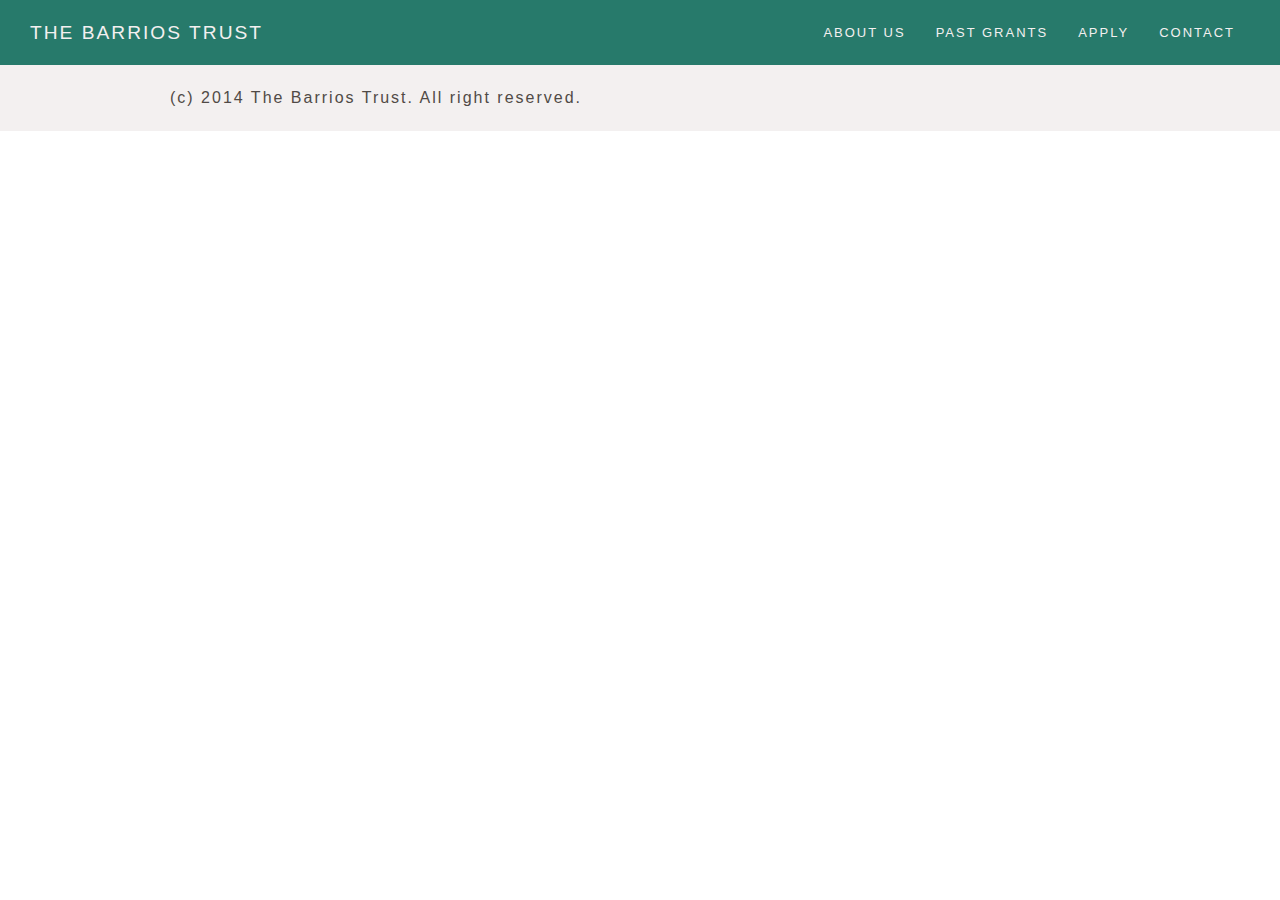
==== about.html @ fff9b5f7 "basic structure and homepage complete" ====
<!DOCTYPE html>
<html>
<head>
<title>The Barrios Trust</title>
<meta charset="utf-8" />

<!-- Set the viewport width to device width for mobile -->
<meta name="viewport" content="width=device-width" />
<!-- Included CSS Files, use foundation.css if you do not want minified code -->
<link rel="stylesheet" href="./stylesheets/foundation.css">
<link rel="stylesheet" href="./stylesheets/normalize.css">
<link rel="stylesheet" href="./stylesheets/application.css">
<!-- Custom Modernizr for Foundation -->
<script src="./javascripts/vendor/modernizr.js"></script>

</head>
<body>
<div ng-view class="view-frame">
  <div class="off-canvas-wrap">
    <div class="inner-wrap">

      <aside class="left-off-canvas-menu">

        <ul class="off-canvas-list">
          <li><a href="index.html">Barrios Trust</a></li>
          <li><a href="about.html">About Us</a></li>
          <li><a href="past-grants.html">Past Grants</a></li>
          <li><a href="apply.html">Apply</a></li>
          <li><a href="contact.html">Contact</a></li>
        </ul>
      </aside>
      <nav class="tab-bar show-for-small" id="small-top-bar">
        <a class="left-off-canvas-toggle menu-icon" href="#">
          <span>BARRIOS</span>
        </a>
      </nav>
      <nav id="top-nav" class="top-bar hide-for-small dark-turqouise" data-topbar>
        <ul class="title-area">   
              <a href="index.html"><h3 class="name" id="org-name">The Barrios Trust</h3></a>
            </li>
        </ul>
        <section class="top-bar-section big-nav-tabs">
          <ul class="right right-nav" id="top-bar-ul">
            <li><a href="about.html">About Us</a></li>
            <li><a href="past-grants.html">Past Grants</a></li>
            <li><a href="apply.html">Apply</a></li>
            <li><a href="contact.html">Contact</a></li>
          </ul>
        </section>
      </nav>

      <footer>
        <div>
          <div class="row centered-text">
            <p> (c) 2014 The Barrios Trust. All right reserved.<!-- See our <a href="#">terms of use.</a>--></p>
          </div>
        </div>
      </footer>
    </div>
  </div>
</div>
<!-- Latest version of jQuery -->
<script src="./javascripts/jquery.js"></script>
<!-- Included JS Files (Minified) -->
<script src="./javascripts/foundation.min.js"></script>
<script type="./javascripts/foundation/foundation.offcanvas.js"></script>
</body>
</html>
---- stylesheets/application.css ----
h3, h4, p, a{
  font-weight: lighter;
  letter-spacing: 2px;
}

#top-nav {
  height: 65px;
}

#top-nav ul{
  padding: 10px 30px 0px 0px;
  
}

#org-name{
  font-size: 1.2rem;
}

#top-bar-ul, #top-bar-ul li a{
  background-color: #277A6B;
  font-weight: lighter;
  letter-spacing: 2px;
}

#top-nav ul li{
  background-color: none;
}

#top-nav ul li a{
  text-transform: uppercase;
  color: #F3F0F0;
  padding-bottom: 6px;
}

#top-nav ul li a:hover{
  border-bottom: 5px white solid;
}

#top-nav ul h3{
  text-transform: uppercase;
  padding: 10px 0px 0px 30px;
  text-align: baseline;
  color: #F3F0F0;
}

#top-nav ul h3 a{
  color: #F3F0F0;
  
}

.example-orbit img {
  width: 100%;
  height: auto;
}

.example-orbit li div h3{
  font-weight: lighter;
  letter-spacing: 2px;
}

.orbit-bullets-container{
  margin-top: -3em;
}

.orbit-container{
  height: auto;
}

.orbit-caption h3{
  padding: .8em 0em .8em 1.5em;
  font-weight: 300;
  color: #F3F0F0;
}

.feature-section{
  margin-top: -1em;
}

.margin-top-20px{
  margin-top: 20px;
}
.dark-turqouise{
  background-color: #277A6B;
  color: #F3F0F0;
}

.dark-turqouise p{
  font-weight: thin;
}

.padded-section{
  padding: 4em 0em;
}

footer div{
  background-color: #F3F0F0;
  color: #504A46;
  
}

footer div p{
  margin: 20px 0px 20px 30px;
}
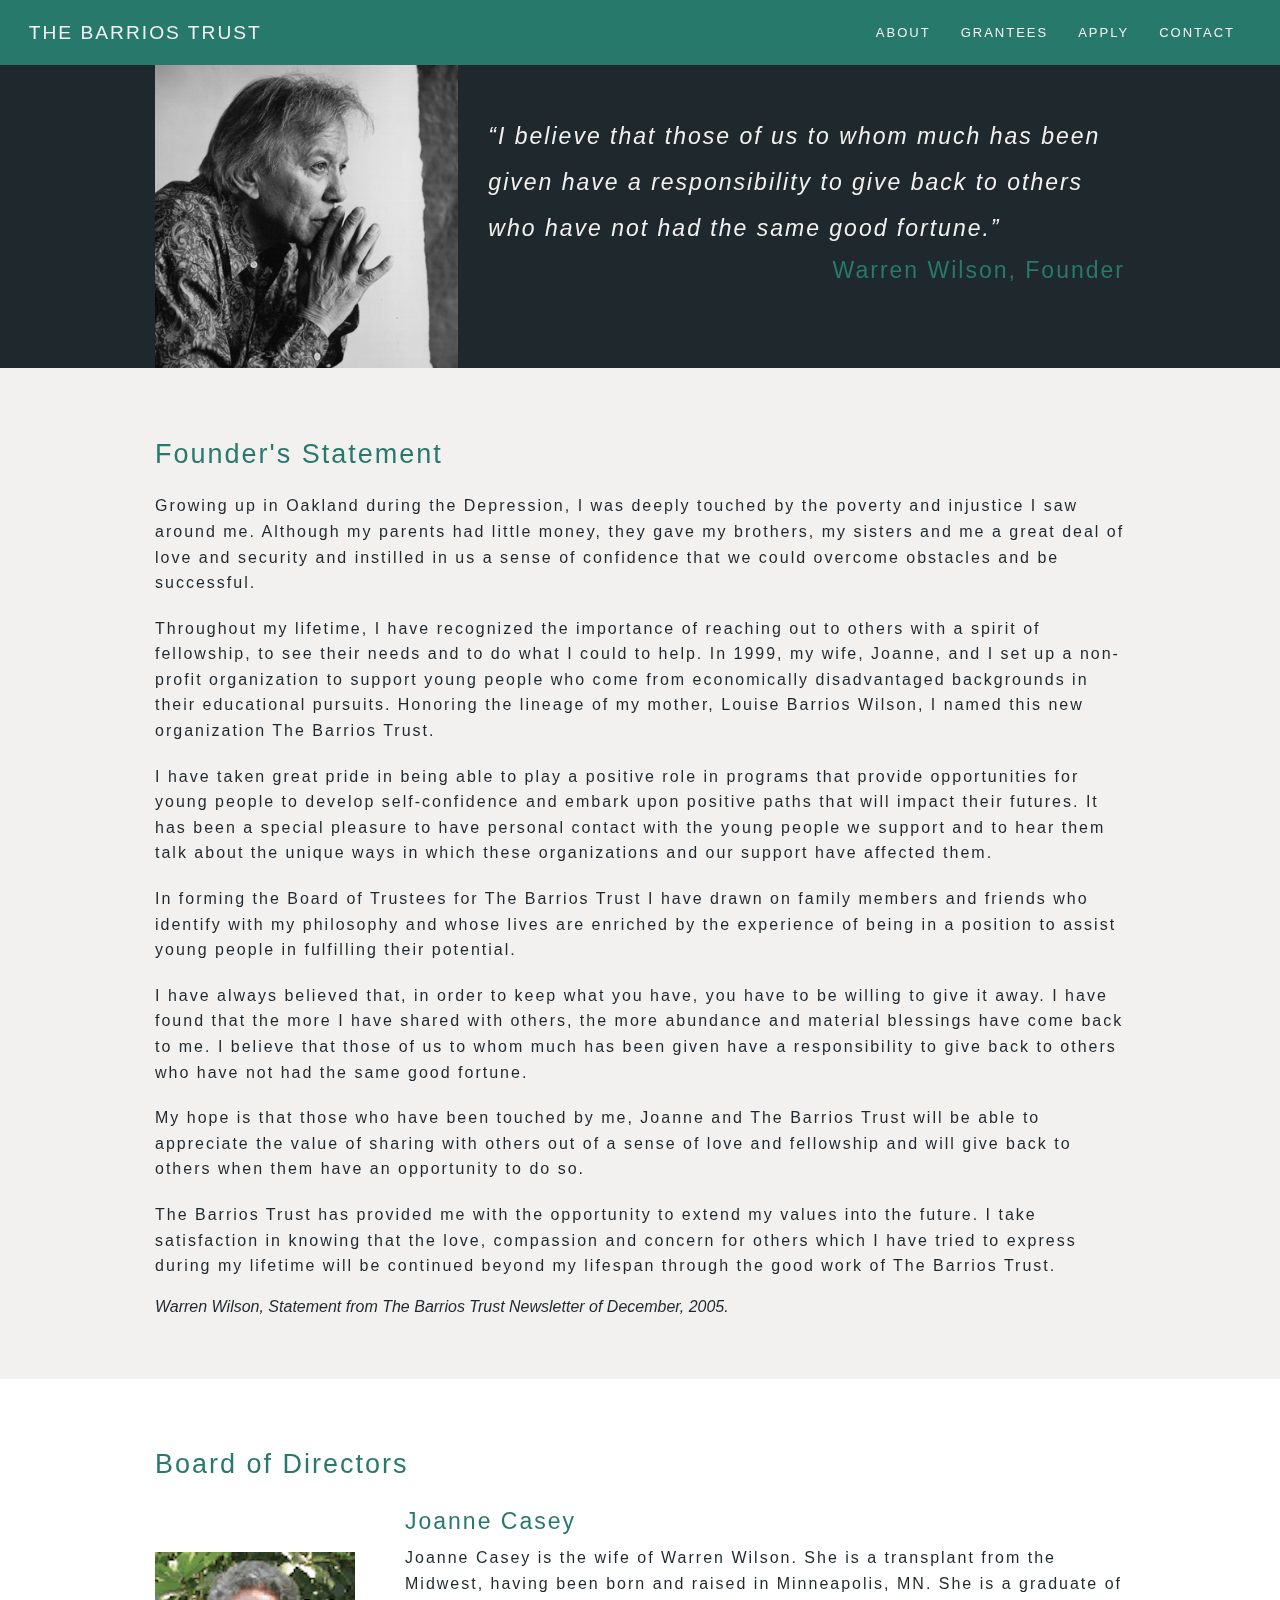
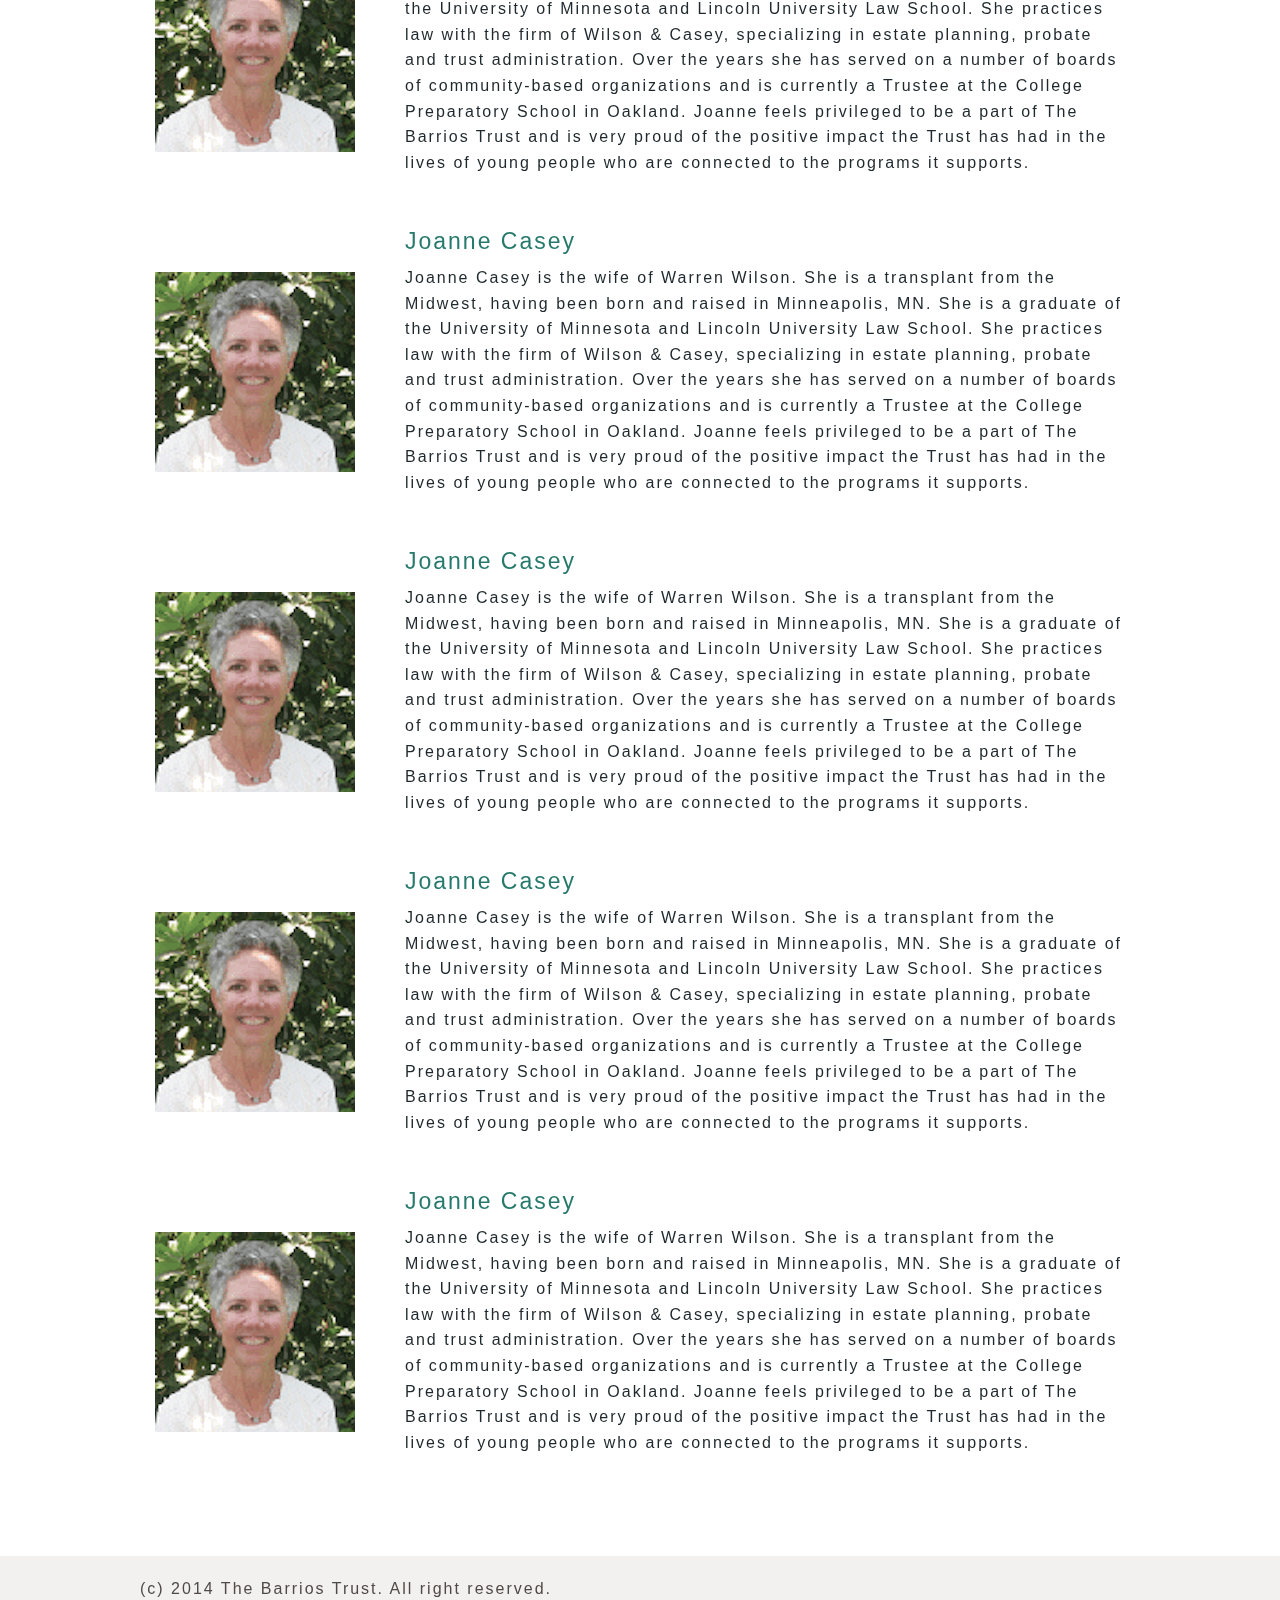
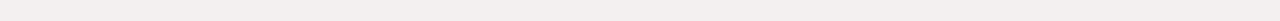
==== commit 744752ab: "about and grantees pages structure set" ====
--- a/about.html
+++ b/about.html
@@ -15,48 +15,140 @@
 
 </head>
 <body>
-<div ng-view class="view-frame">
-  <div class="off-canvas-wrap">
-    <div class="inner-wrap">
+<div class="off-canvas-wrap">
+  <div class="inner-wrap">
+    <aside class="left-off-canvas-menu">
 
-      <aside class="left-off-canvas-menu">
-
-        <ul class="off-canvas-list">
-          <li><a href="index.html">Barrios Trust</a></li>
-          <li><a href="about.html">About Us</a></li>
-          <li><a href="past-grants.html">Past Grants</a></li>
+      <ul class="off-canvas-list">
+        <li><a href="index.html">Barrios Trust</a></li>
+        <li><a href="about.html">About Us</a></li>
+        <li><a href="past-grants.html">Past Grants</a></li>
+        <li><a href="apply.html">Apply</a></li>
+        <li><a href="contact.html">Contact</a></li>
+      </ul>
+    </aside>
+    <nav class="tab-bar show-for-small" id="small-top-bar">
+      <a class="left-off-canvas-toggle menu-icon" href="#">
+        <span>BARRIOS</span>
+      </a>
+    </nav>
+    <nav id="top-nav" class="top-bar hide-for-small dark-turqouise" data-topbar>
+      <ul class="title-area">   
+          <li>
+            <a href="index.html"><h3 class="name" id="org-name">The Barrios Trust</h3></a>
+          </li>
+      </ul>
+      <section class="top-bar-section big-nav-tabs">
+        <ul class="right right-nav" id="top-bar-ul">
+          <li><a href="about.html">About</a></li>
+          <li><a href="past-grants.html">Grantees</a></li>
           <li><a href="apply.html">Apply</a></li>
           <li><a href="contact.html">Contact</a></li>
         </ul>
-      </aside>
-      <nav class="tab-bar show-for-small" id="small-top-bar">
-        <a class="left-off-canvas-toggle menu-icon" href="#">
-          <span>BARRIOS</span>
-        </a>
-      </nav>
-      <nav id="top-nav" class="top-bar hide-for-small dark-turqouise" data-topbar>
-        <ul class="title-area">   
-              <a href="index.html"><h3 class="name" id="org-name">The Barrios Trust</h3></a>
-            </li>
-        </ul>
-        <section class="top-bar-section big-nav-tabs">
-          <ul class="right right-nav" id="top-bar-ul">
-            <li><a href="about.html">About Us</a></li>
-            <li><a href="past-grants.html">Past Grants</a></li>
-            <li><a href="apply.html">Apply</a></li>
-            <li><a href="contact.html">Contact</a></li>
-          </ul>
-        </section>
-      </nav>
+      </section>
+    </nav>
+    <!--<div class="founder-feature">
+      <div>
+        <img src="./images/warren_barrios_trust.gif">
+      </div>
+      <div class='warren-quote'>
+        <h3>“I believe that those of us to whom much has been given have a responsibility to give back to others who have not had the same good fortune.”</h3>
+      </div>
+    </div>-->
+    <div style="background-color: #1F282C">
+      <div class="row" >
+        
+          <div class="medium-6 large-4 columns">
+            <img class="founder-photo" src="./images/warren_barrios_trust.gif">
+          </div>
+          <div class='medium-6 large-8 columns warren-quote'>
+            <h4>“I believe that those of us to whom much has been given have a responsibility to give back to others who have not had the same good fortune.”</h4>
+            <h4 class="text-right">Warren Wilson, Founder</h4>
+          </div>
+        
+      </div>
+    </div>
+    <div style='background-color: #F3F0F0;'>
+      <div class="row padded-section">
+        <div class="medium-12 large-12 columns ">
+          <h3>Founder's Statement</h3>
 
-      <footer>
-        <div>
-          <div class="row centered-text">
-            <p> (c) 2014 The Barrios Trust. All right reserved.<!-- See our <a href="#">terms of use.</a>--></p>
+          <p class="margin-top-20px">Growing up in Oakland during the Depression, I was deeply touched by the poverty and injustice I saw around me.  Although my parents had little money, they gave my brothers, my sisters and me a great deal of love and security and instilled in us a sense of confidence that we could overcome obstacles and be successful.</p>
+
+          <p>Throughout my lifetime, I have recognized the importance of reaching out to others with a spirit of fellowship, to see their needs and to do what I could to help.  In 1999, my wife, Joanne, and I set up a non-profit organization to support young people who come from economically disadvantaged backgrounds in their educational pursuits.  Honoring the lineage of my mother, Louise Barrios Wilson, I named this new organization The Barrios Trust.</p>
+
+          <p>I have taken great pride in being able to play a positive role in programs that provide opportunities for young people to develop self-confidence and embark upon positive paths that will impact their futures. It has been a special pleasure to have personal contact with the young people we support and to hear them talk about the unique ways in which these organizations and our support have affected them.</p>
+
+          <p>In forming the Board of Trustees for The Barrios Trust I have drawn on family members and friends who identify with my philosophy and whose lives are enriched by the experience of being in a position to assist young people in fulfilling their potential.</p>
+
+          <p>I have always believed that, in order to keep what you have, you have to be willing to give it away.  I have found that the more I have shared with others, the more abundance and material blessings have come back to me.  I believe that those of us to whom much has been given have a responsibility to give back to others who have not had the same good fortune.</p>
+
+          <p>My hope is that those who have been touched by me, Joanne and The Barrios Trust will be able to appreciate the value of sharing with others out of a sense of love and fellowship and will give back to others when them have an opportunity to do so.</p>
+
+          <p>The Barrios Trust has provided me with the opportunity to extend my values into the future.  I take satisfaction in knowing that the love, compassion and concern for others which I have tried to express during my lifetime will be continued beyond my lifespan through the good work of The Barrios Trust.</p>
+
+          <cite>Warren Wilson, Statement from The Barrios Trust Newsletter of December, 2005.</cite>
+        </div>
+      </div>
+    </div>
+    <div class="row padded-section">
+      <div class="medium-12 large-12 columns">
+        <h3>Board of Directors</h3>
+        <div class="row">
+          <div class="medium-3 large-3 columns supporticons margin-top-20px" style="margin: 60px auto;">
+            <img src="./images/mom.gif">
+          </div>
+          <div class="medium-9 large-9 columns supporticons" style="margin-top: 10px;">
+            <h4>Joanne Casey</h4>
+            <p>Joanne Casey is the wife of Warren Wilson. She is a transplant from the Midwest, having been born and raised in Minneapolis, MN. She is a graduate of the University of Minnesota and Lincoln University Law School. She practices law with the firm of Wilson & Casey, specializing in estate planning, probate and trust administration. Over the years she has served on a number of boards of community-based organizations and is currently a Trustee at the College Preparatory School in Oakland. Joanne feels privileged to be a part of The Barrios Trust and is very proud of the positive impact the Trust has had in the lives of young people who are connected to the programs it supports.</p>
           </div>
         </div>
-      </footer>
+        <div class="row">
+          <div class="medium-3 large-3 columns supporticons margin-top-20px" style="margin: 60px auto;">
+            <img src="./images/mom.gif">
+          </div>
+          <div class="medium-9 large-9 columns supporticons" style="margin-top: 10px;">
+            <h4>Joanne Casey</h4>
+            <p>Joanne Casey is the wife of Warren Wilson. She is a transplant from the Midwest, having been born and raised in Minneapolis, MN. She is a graduate of the University of Minnesota and Lincoln University Law School. She practices law with the firm of Wilson & Casey, specializing in estate planning, probate and trust administration. Over the years she has served on a number of boards of community-based organizations and is currently a Trustee at the College Preparatory School in Oakland. Joanne feels privileged to be a part of The Barrios Trust and is very proud of the positive impact the Trust has had in the lives of young people who are connected to the programs it supports.</p>
+          </div>
+        </div>
+        <div class="row">
+          <div class="medium-3 large-3 columns supporticons margin-top-20px" style="margin: 60px auto;">
+            <img src="./images/mom.gif">
+          </div>
+          <div class="medium-9 large-9 columns supporticons" style="margin-top: 10px;">
+            <h4>Joanne Casey</h4>
+            <p>Joanne Casey is the wife of Warren Wilson. She is a transplant from the Midwest, having been born and raised in Minneapolis, MN. She is a graduate of the University of Minnesota and Lincoln University Law School. She practices law with the firm of Wilson & Casey, specializing in estate planning, probate and trust administration. Over the years she has served on a number of boards of community-based organizations and is currently a Trustee at the College Preparatory School in Oakland. Joanne feels privileged to be a part of The Barrios Trust and is very proud of the positive impact the Trust has had in the lives of young people who are connected to the programs it supports.</p>
+          </div>
+        </div>
+        <div class="row">
+          <div class="medium-3 large-3 columns supporticons margin-top-20px" style="margin: 60px auto;">
+            <img src="./images/mom.gif">
+          </div>
+          <div class="medium-9 large-9 columns supporticons" style="margin-top: 10px;">
+            <h4>Joanne Casey</h4>
+            <p>Joanne Casey is the wife of Warren Wilson. She is a transplant from the Midwest, having been born and raised in Minneapolis, MN. She is a graduate of the University of Minnesota and Lincoln University Law School. She practices law with the firm of Wilson & Casey, specializing in estate planning, probate and trust administration. Over the years she has served on a number of boards of community-based organizations and is currently a Trustee at the College Preparatory School in Oakland. Joanne feels privileged to be a part of The Barrios Trust and is very proud of the positive impact the Trust has had in the lives of young people who are connected to the programs it supports.</p>
+          </div>
+        </div>
+        <div class="row">
+          <div class="medium-3 large-3 columns supporticons margin-top-20px" style="margin: 60px auto;">
+            <img src="./images/mom.gif">
+          </div>
+          <div class="medium-9 large-9 columns supporticons" style="margin-top: 10px;">
+            <h4>Joanne Casey</h4>
+            <p>Joanne Casey is the wife of Warren Wilson. She is a transplant from the Midwest, having been born and raised in Minneapolis, MN. She is a graduate of the University of Minnesota and Lincoln University Law School. She practices law with the firm of Wilson & Casey, specializing in estate planning, probate and trust administration. Over the years she has served on a number of boards of community-based organizations and is currently a Trustee at the College Preparatory School in Oakland. Joanne feels privileged to be a part of The Barrios Trust and is very proud of the positive impact the Trust has had in the lives of young people who are connected to the programs it supports.</p>
+          </div>
+        </div>
+      </div> 
     </div>
+
+    <footer>
+      <div>
+        <div class="row centered-text">
+          <p> (c) 2014 The Barrios Trust. All right reserved.<!-- See our <a href="#">terms of use.</a>--></p>
+        </div>
+      </div>
+    </footer>
   </div>
 </div>
 <!-- Latest version of jQuery -->
--- a/stylesheets/application.css
+++ b/stylesheets/application.css
@@ -1,5 +1,5 @@
 h3, h4, p, a{
-  font-weight: lighter;
+  font-weight: 200;
   letter-spacing: 2px;
 }
 
@@ -33,12 +33,13 @@
 }
 
 #top-nav ul li a:hover{
-  border-bottom: 5px white solid;
+  border-bottom: 3px white solid;
 }
 
 #top-nav ul h3{
   text-transform: uppercase;
-  padding: 10px 0px 0px 30px;
+  padding: 10px 0px 0px 0px;
+  padding-left: 1.5em;
   text-align: baseline;
   color: #F3F0F0;
 }
@@ -79,6 +80,11 @@
 .margin-top-20px{
   margin-top: 20px;
 }
+
+.margin-top-40px{
+  margin-top: 40px;
+}
+
 .dark-turqouise{
   background-color: #277A6B;
   color: #F3F0F0;
@@ -92,6 +98,46 @@
   padding: 4em 0em;
 }
 
+.warren-quote{
+  margin-top: 3em;
+  /*display: inline-block; 
+  float: right; 
+  width: 66%; 
+  position: relative; 
+  padding: 7em 3em;*/
+
+}
+
+.founder-feature{
+  height: 100%;
+}
+
+.founder-photo{
+  width: 100%;
+}
+
+/*.founder-feature div:first-child{
+  float: left; 
+  width: 34%; 
+  position: relative;
+}*/
+
+.warren-quote h4:first-child{
+
+  line-height: 2em;
+  font-style: italic;
+  display: inline;
+  position: relative;
+  color: #F3F0F0;
+  font-weight: 100;
+}
+
+.grantees-banner img{
+  width: 100%;
+  margin: 0 auto;
+
+}
+
 footer div{
   background-color: #F3F0F0;
   color: #504A46;
@@ -99,5 +145,5 @@
 }
 
 footer div p{
-  margin: 20px 0px 20px 30px;
+  margin: 20px 0px 20px 0px;
 }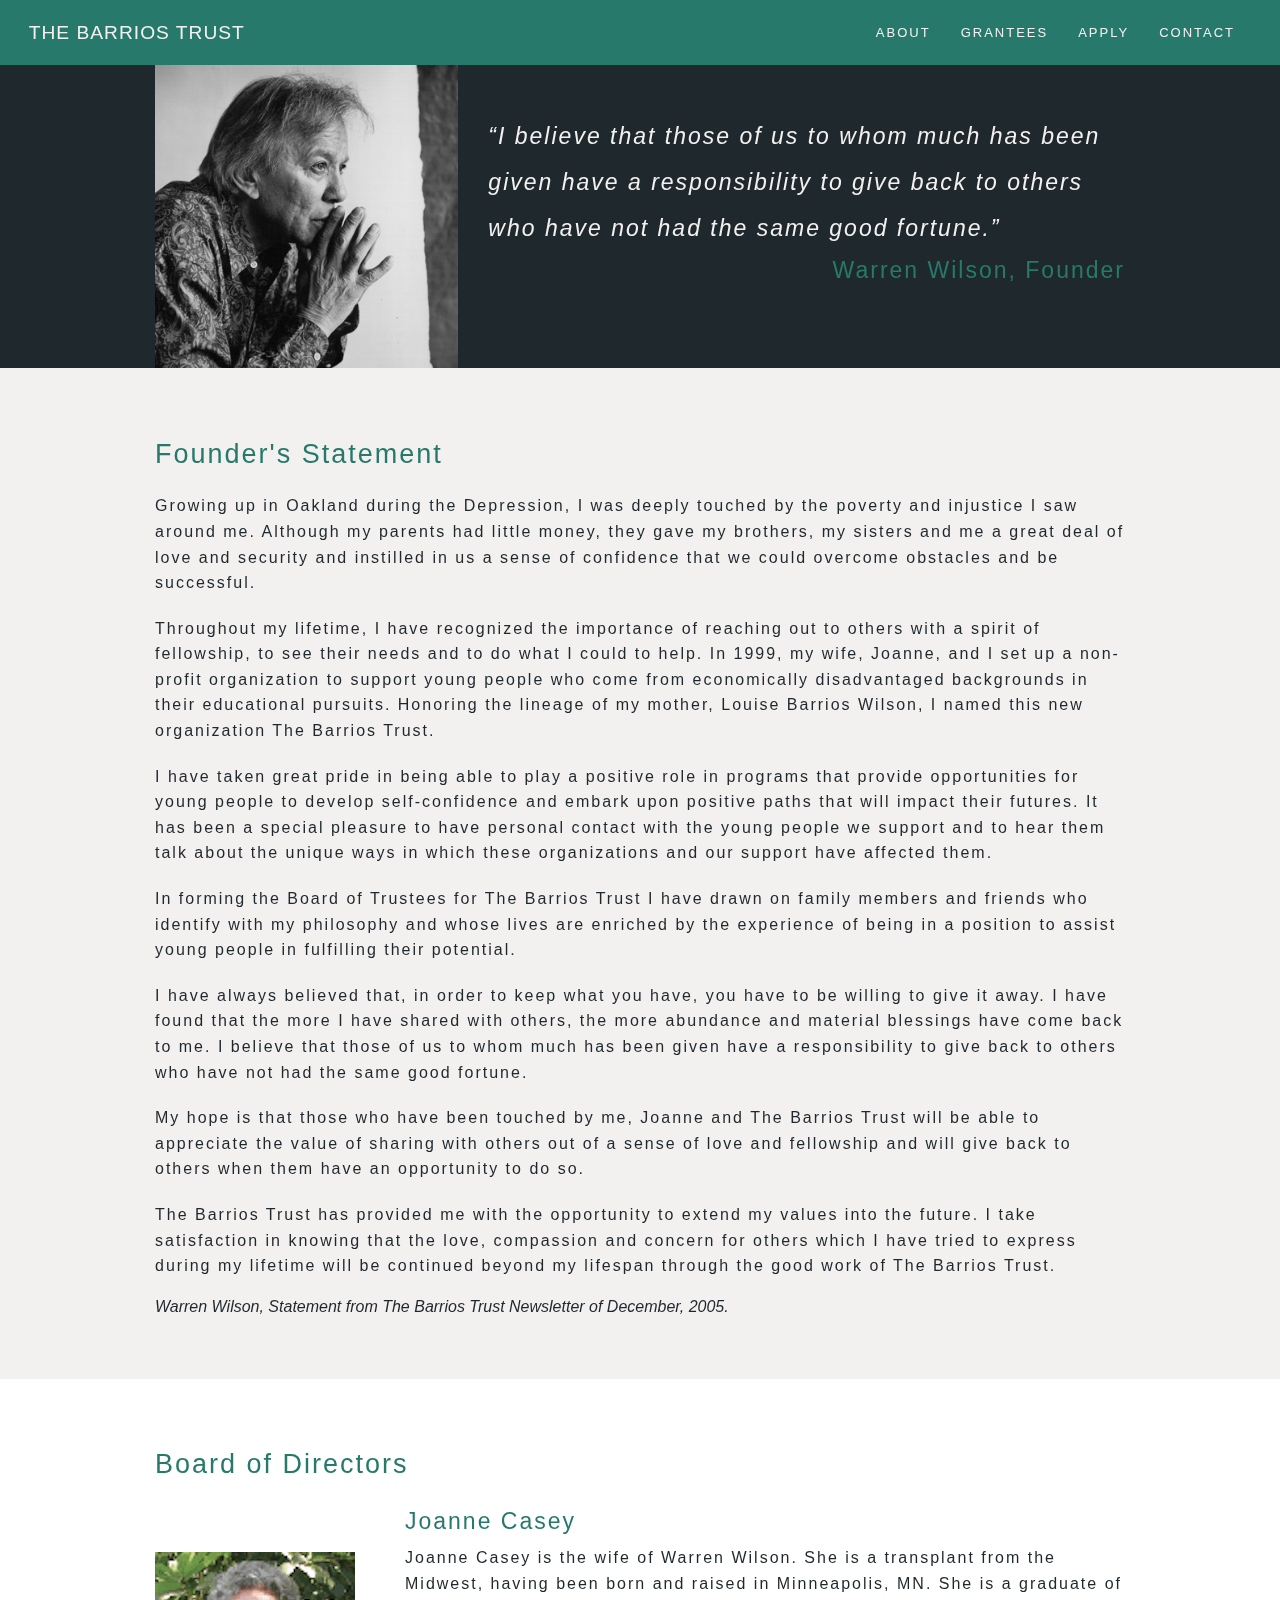
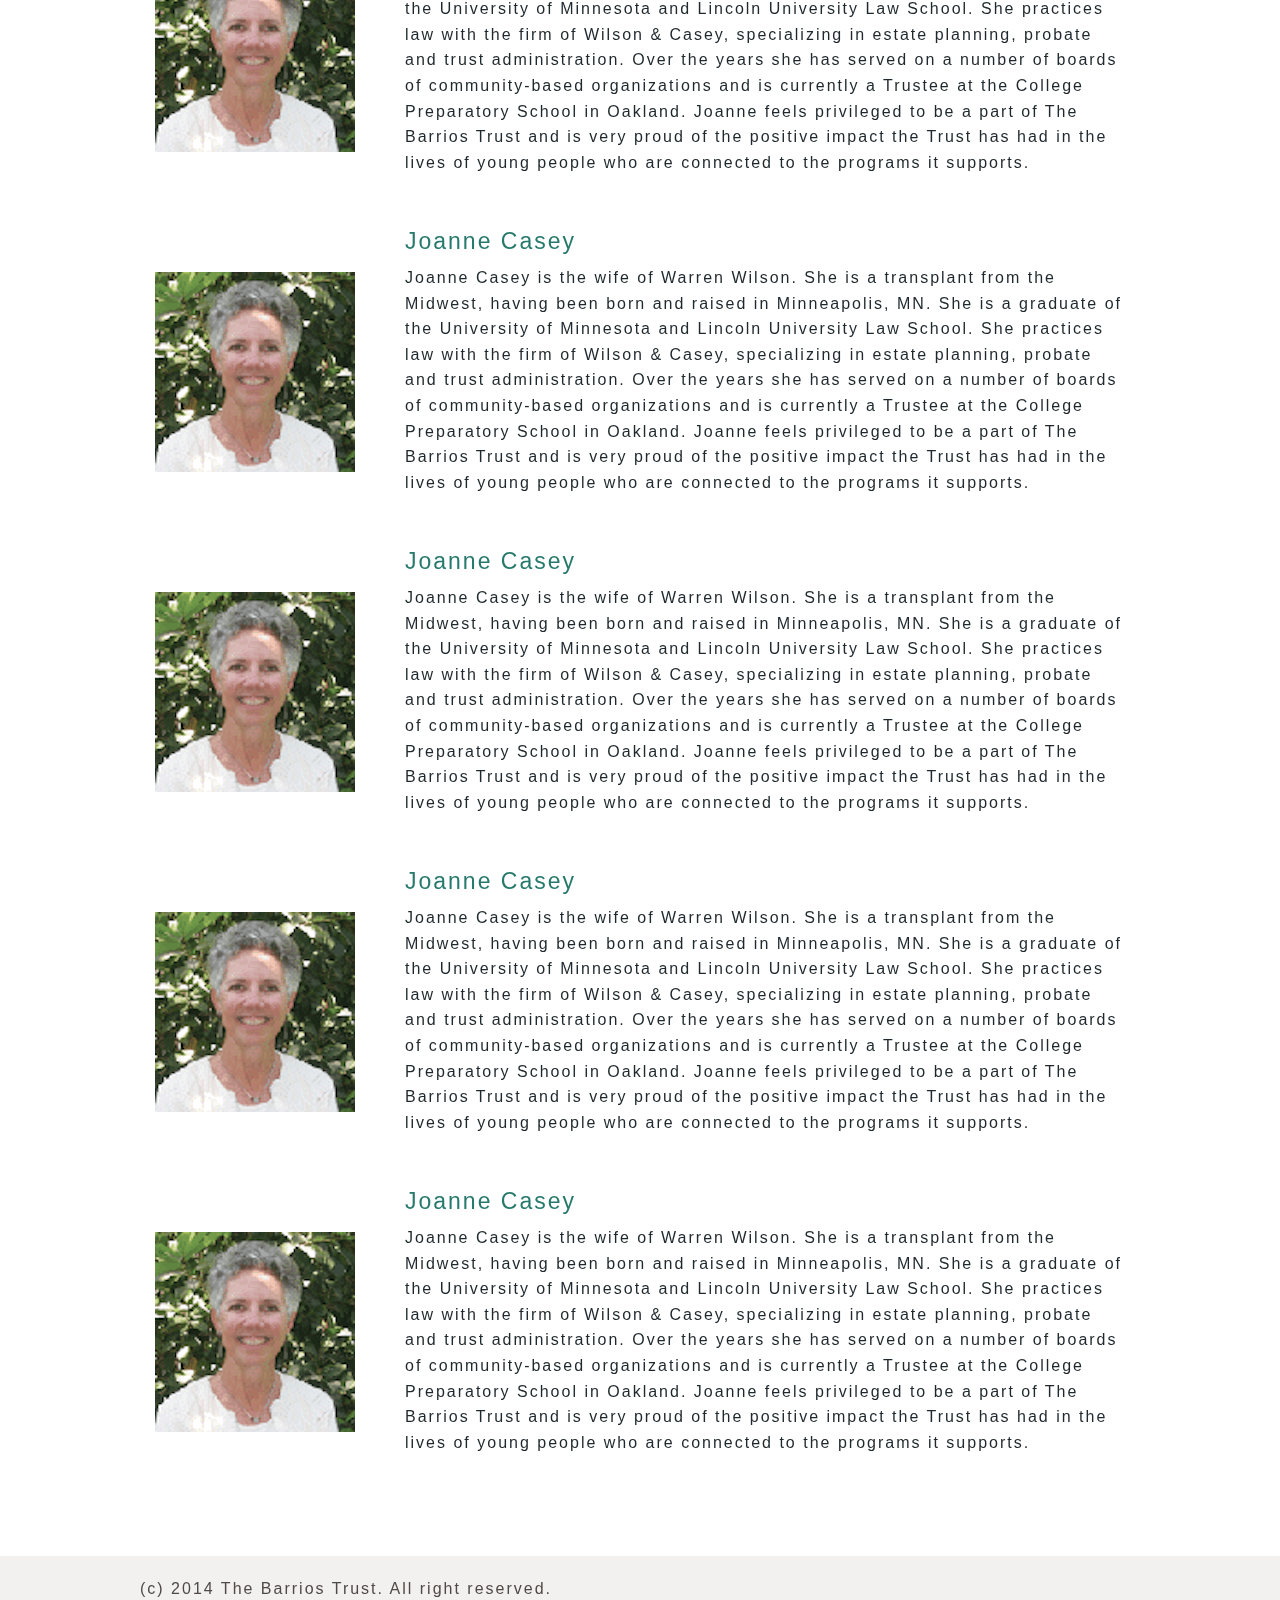
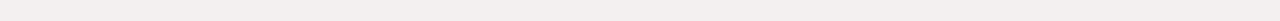
==== commit 17d5c5bc: "initial design complete" ====
--- a/about.html
+++ b/about.html
@@ -156,5 +156,8 @@
 <!-- Included JS Files (Minified) -->
 <script src="./javascripts/foundation.min.js"></script>
 <script type="./javascripts/foundation/foundation.offcanvas.js"></script>
+<script>
+  $(document).foundation();
+</script>
 </body>
 </html>    --- a/stylesheets/application.css
+++ b/stylesheets/application.css
@@ -47,6 +47,10 @@
 #top-nav ul h3 a{
   color: #F3F0F0;
   
+}
+
+#org-name{
+  letter-spacing: 1px;
 }
 
 .example-orbit img {
@@ -132,11 +136,102 @@
   font-weight: 100;
 }
 
-.grantees-banner img{
+.photo-banner img{
   width: 100%;
   margin: 0 auto;
 
 }
+
+/*Contact page */
+label {
+    display:block;
+    margin-top:20px;
+    letter-spacing:2px;
+}
+
+form {
+    left: 0px;
+    /*margin:0 auto;
+
+    width: 45%;*/
+    width:390px;
+}
+
+input, textarea {
+    /*width:45%;*/
+    width: 390px;
+    height:27px;
+    background:white;
+    border:0;
+    padding:10px;
+    margin-top:3px;
+    font-size:0.9em;
+    color:#3a3a3a;
+    -moz-border-radius:5px;
+    -webkit-border-radius:5px;
+    border-radius:5px;
+    font-family: inherit;
+    border: 1px solid #cccccc;
+    -webkit-box-shadow: inset 0 1px 2px rgba(0, 0, 0, 0.1);
+    box-shadow: inset 0 1px 2px rgba(0, 0, 0, 0.1);
+    color: rgba(0, 0, 0, 0.75);
+    display: block;
+    font-size: 0.875rem;
+    margin: 0 0 1rem 0;
+    padding: 0.5rem;
+    height: 2.3125rem;
+    width: 100%;
+    -moz-box-sizing: border-box;
+    -webkit-box-sizing: border-box;
+    box-sizing: border-box;
+    -webkit-transition: -webkit-box-shadow 0.45s, border-color 0.45s ease-in-out;
+    -moz-transition: -moz-box-shadow 0.45s, border-color 0.45s ease-in-out;
+    transition: box-shadow 0.45s, border-color 0.45s ease-in-out;
+}
+
+textarea {
+  height: 125px;
+  background:white;
+  font-family: helvetica;
+  letter-spacing: 1.2;
+}
+
+
+input:focus, textarea:focus {
+    border:1px solid #97d6eb;
+}
+
+form input, input[type="name"], input[type="email"], input[type="text"], textarea {
+
+  background-color : #F3F0F0; 
+
+}
+
+#submit2 {
+    color: white;
+    width:127px;
+    height:50px;
+    background:#504a46;
+    font-size: 1em;
+    /*text-indent:-9999px;*/
+    border:none;
+    margin-top:20px;
+    cursor:pointer;
+}
+
+  #submit2:hover {
+      opacity:.9;
+  }
+
+.map{
+  margin-left: 25px;
+  padding-top: 2.3em;
+}
+
+.map img{
+  border-radius: 5px;
+}
+  /*footer*/
 
 footer div{
   background-color: #F3F0F0;
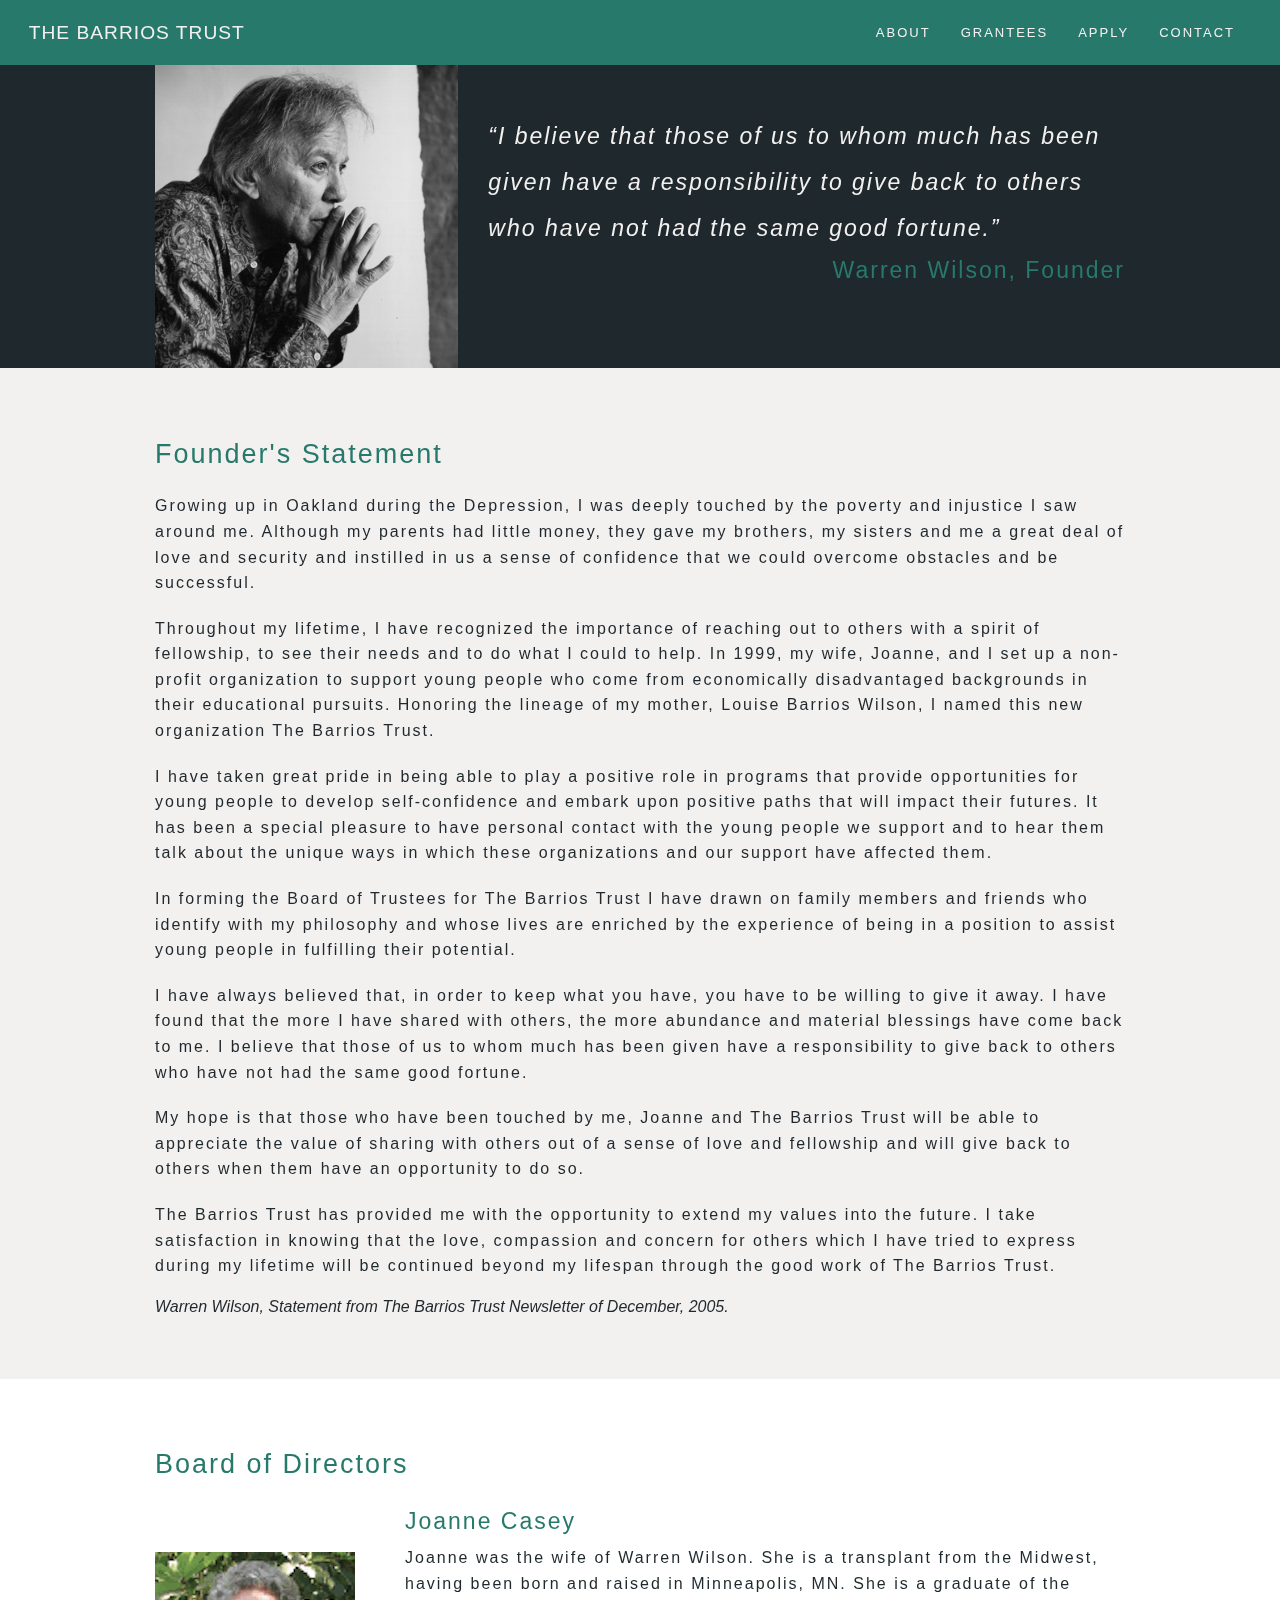
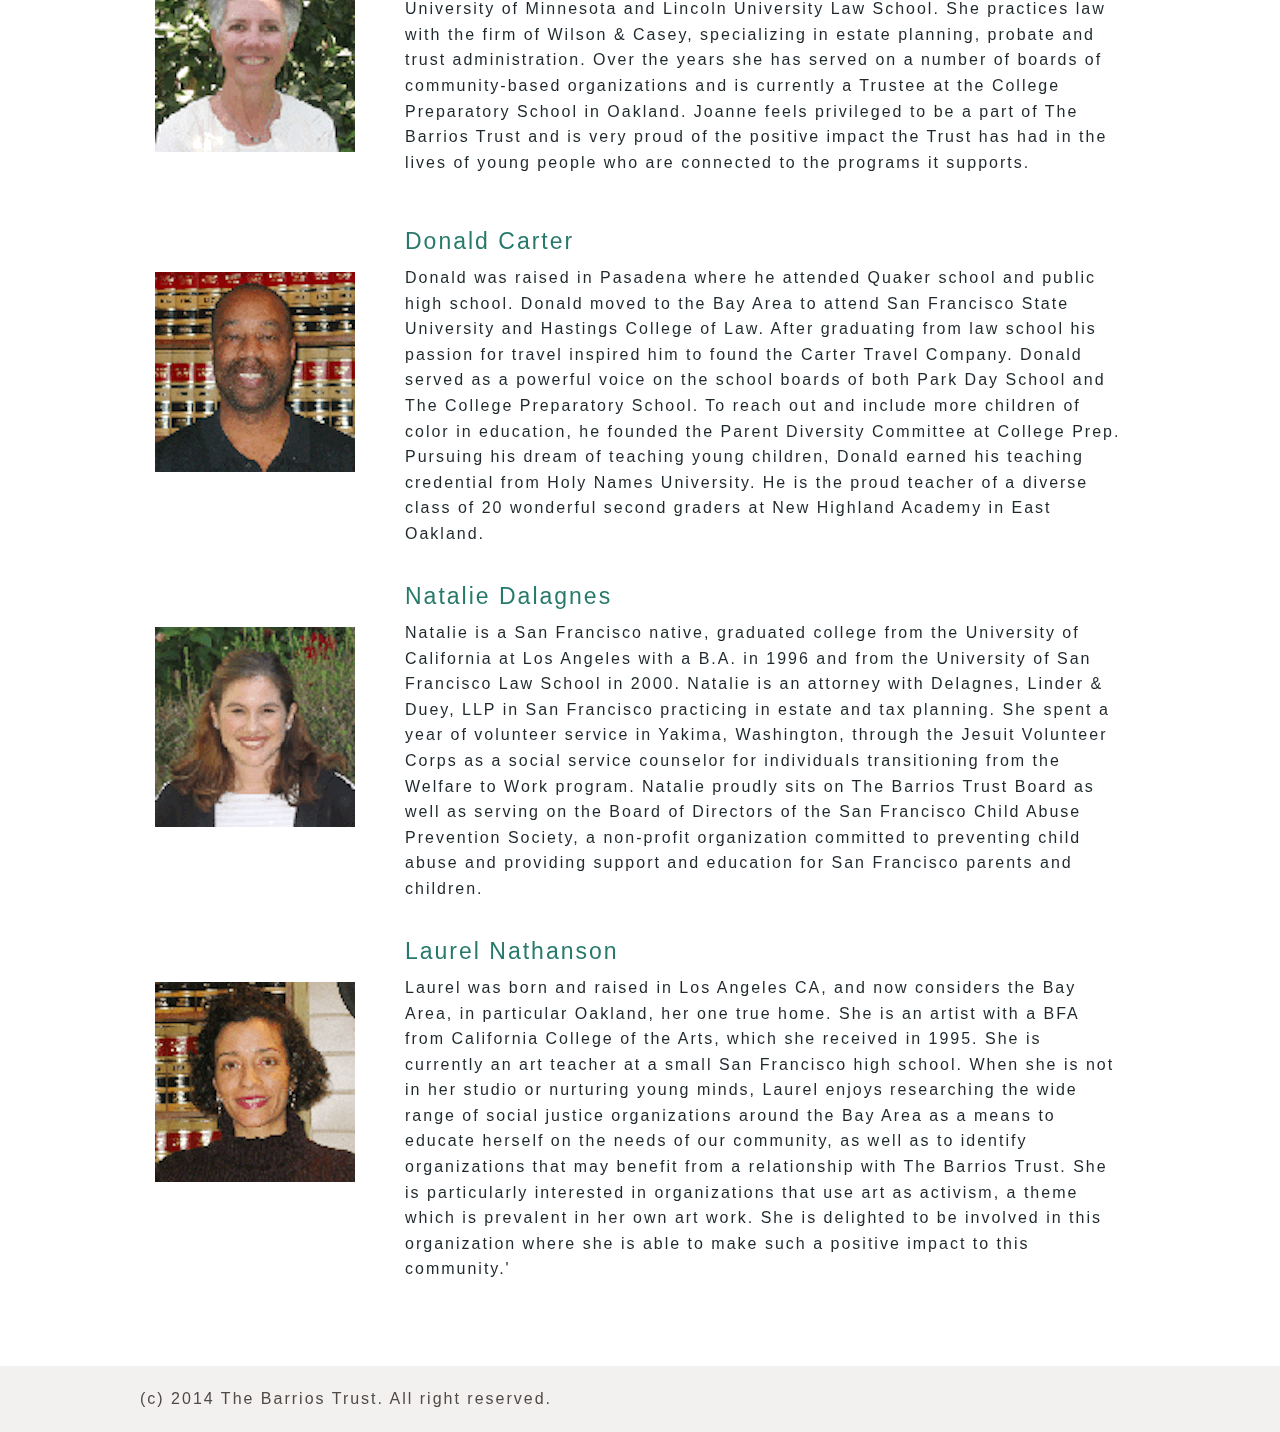
==== commit b56d2ed7: "added real photos/bios to the about page - board section" ====
--- a/about.html
+++ b/about.html
@@ -100,43 +100,34 @@
           </div>
           <div class="medium-9 large-9 columns supporticons" style="margin-top: 10px;">
             <h4>Joanne Casey</h4>
-            <p>Joanne Casey is the wife of Warren Wilson. She is a transplant from the Midwest, having been born and raised in Minneapolis, MN. She is a graduate of the University of Minnesota and Lincoln University Law School. She practices law with the firm of Wilson & Casey, specializing in estate planning, probate and trust administration. Over the years she has served on a number of boards of community-based organizations and is currently a Trustee at the College Preparatory School in Oakland. Joanne feels privileged to be a part of The Barrios Trust and is very proud of the positive impact the Trust has had in the lives of young people who are connected to the programs it supports.</p>
+            <p>Joanne was the wife of Warren Wilson. She is a transplant from the Midwest, having been born and raised in Minneapolis, MN. She is a graduate of the University of Minnesota and Lincoln University Law School. She practices law with the firm of Wilson & Casey, specializing in estate planning, probate and trust administration. Over the years she has served on a number of boards of community-based organizations and is currently a Trustee at the College Preparatory School in Oakland. Joanne feels privileged to be a part of The Barrios Trust and is very proud of the positive impact the Trust has had in the lives of young people who are connected to the programs it supports.</p>
           </div>
         </div>
         <div class="row">
           <div class="medium-3 large-3 columns supporticons margin-top-20px" style="margin: 60px auto;">
-            <img src="./images/mom.gif">
+            <img src="./images/donald.gif">
           </div>
           <div class="medium-9 large-9 columns supporticons" style="margin-top: 10px;">
-            <h4>Joanne Casey</h4>
-            <p>Joanne Casey is the wife of Warren Wilson. She is a transplant from the Midwest, having been born and raised in Minneapolis, MN. She is a graduate of the University of Minnesota and Lincoln University Law School. She practices law with the firm of Wilson & Casey, specializing in estate planning, probate and trust administration. Over the years she has served on a number of boards of community-based organizations and is currently a Trustee at the College Preparatory School in Oakland. Joanne feels privileged to be a part of The Barrios Trust and is very proud of the positive impact the Trust has had in the lives of young people who are connected to the programs it supports.</p>
+            <h4>Donald Carter</h4>
+            <p>Donald was raised in Pasadena where he attended Quaker school and public high school. Donald moved to the Bay Area to attend San Francisco State University and Hastings College of Law. After graduating from law school his passion for travel inspired him to found the Carter Travel Company. Donald served as a powerful voice on the school boards of both Park Day School and The College Preparatory School. To reach out and include more children of color in education, he founded the Parent Diversity Committee at College Prep. Pursuing his dream of teaching young children, Donald earned his teaching credential from Holy Names University. He is the proud teacher of a diverse class of 20 wonderful second graders at New Highland Academy in East Oakland.</p>
           </div>
         </div>
         <div class="row">
           <div class="medium-3 large-3 columns supporticons margin-top-20px" style="margin: 60px auto;">
-            <img src="./images/mom.gif">
+            <img src="./images/natalie.gif">
           </div>
           <div class="medium-9 large-9 columns supporticons" style="margin-top: 10px;">
-            <h4>Joanne Casey</h4>
-            <p>Joanne Casey is the wife of Warren Wilson. She is a transplant from the Midwest, having been born and raised in Minneapolis, MN. She is a graduate of the University of Minnesota and Lincoln University Law School. She practices law with the firm of Wilson & Casey, specializing in estate planning, probate and trust administration. Over the years she has served on a number of boards of community-based organizations and is currently a Trustee at the College Preparatory School in Oakland. Joanne feels privileged to be a part of The Barrios Trust and is very proud of the positive impact the Trust has had in the lives of young people who are connected to the programs it supports.</p>
+            <h4>Natalie Dalagnes</h4>
+            <p>Natalie is a San Francisco native, graduated college from the University of California at Los Angeles with a B.A. in 1996 and from the University of San Francisco Law School in 2000. Natalie is an attorney with Delagnes, Linder & Duey, LLP in San Francisco practicing in estate and tax planning. She spent a year of volunteer service in Yakima, Washington, through the Jesuit Volunteer Corps as a social service counselor for individuals transitioning from the Welfare to Work program. Natalie proudly sits on The Barrios Trust Board as well as serving on the Board of Directors of the San Francisco Child Abuse Prevention Society, a non-profit organization committed to preventing child abuse and providing support and education for San Francisco parents and children.</p>
           </div>
         </div>
         <div class="row">
           <div class="medium-3 large-3 columns supporticons margin-top-20px" style="margin: 60px auto;">
-            <img src="./images/mom.gif">
+            <img src="./images/laurel.gif">
           </div>
           <div class="medium-9 large-9 columns supporticons" style="margin-top: 10px;">
-            <h4>Joanne Casey</h4>
-            <p>Joanne Casey is the wife of Warren Wilson. She is a transplant from the Midwest, having been born and raised in Minneapolis, MN. She is a graduate of the University of Minnesota and Lincoln University Law School. She practices law with the firm of Wilson & Casey, specializing in estate planning, probate and trust administration. Over the years she has served on a number of boards of community-based organizations and is currently a Trustee at the College Preparatory School in Oakland. Joanne feels privileged to be a part of The Barrios Trust and is very proud of the positive impact the Trust has had in the lives of young people who are connected to the programs it supports.</p>
-          </div>
-        </div>
-        <div class="row">
-          <div class="medium-3 large-3 columns supporticons margin-top-20px" style="margin: 60px auto;">
-            <img src="./images/mom.gif">
-          </div>
-          <div class="medium-9 large-9 columns supporticons" style="margin-top: 10px;">
-            <h4>Joanne Casey</h4>
-            <p>Joanne Casey is the wife of Warren Wilson. She is a transplant from the Midwest, having been born and raised in Minneapolis, MN. She is a graduate of the University of Minnesota and Lincoln University Law School. She practices law with the firm of Wilson & Casey, specializing in estate planning, probate and trust administration. Over the years she has served on a number of boards of community-based organizations and is currently a Trustee at the College Preparatory School in Oakland. Joanne feels privileged to be a part of The Barrios Trust and is very proud of the positive impact the Trust has had in the lives of young people who are connected to the programs it supports.</p>
+            <h4>Laurel Nathanson</h4>
+            <p>Laurel was born and raised in Los Angeles CA, and now considers the Bay Area, in particular Oakland, her one true home. She is an artist with a BFA from California College of the Arts, which she received in 1995. She is currently an art teacher at a small San Francisco high school. When she is not in her studio or nurturing young minds, Laurel enjoys researching the wide range of social justice organizations around the Bay Area as a means to educate herself on the needs of our community, as well as to identify organizations that may benefit from a relationship with The Barrios Trust. She is particularly interested in organizations that use art as activism, a theme which is prevalent in her own art work. She is delighted to be involved in this organization where she is able to make such a positive impact to this community.'</p>
           </div>
         </div>
       </div> 
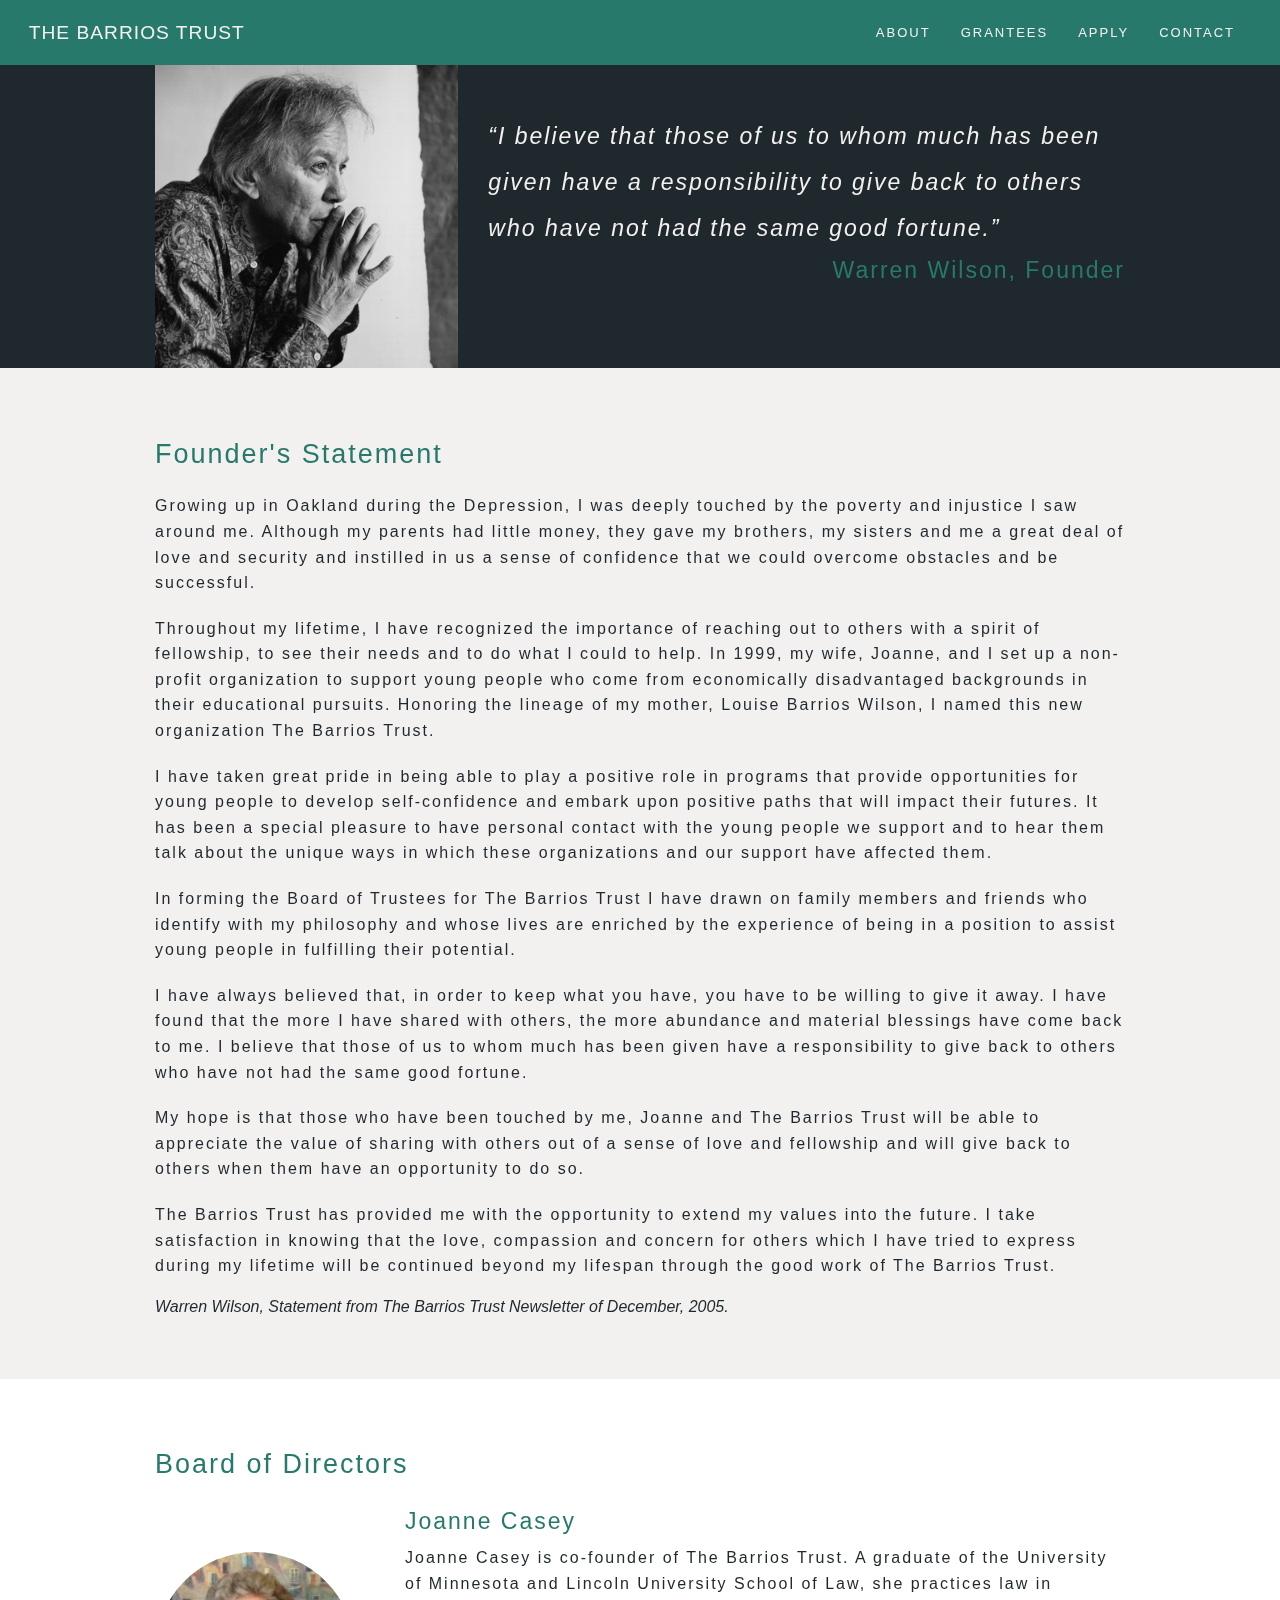
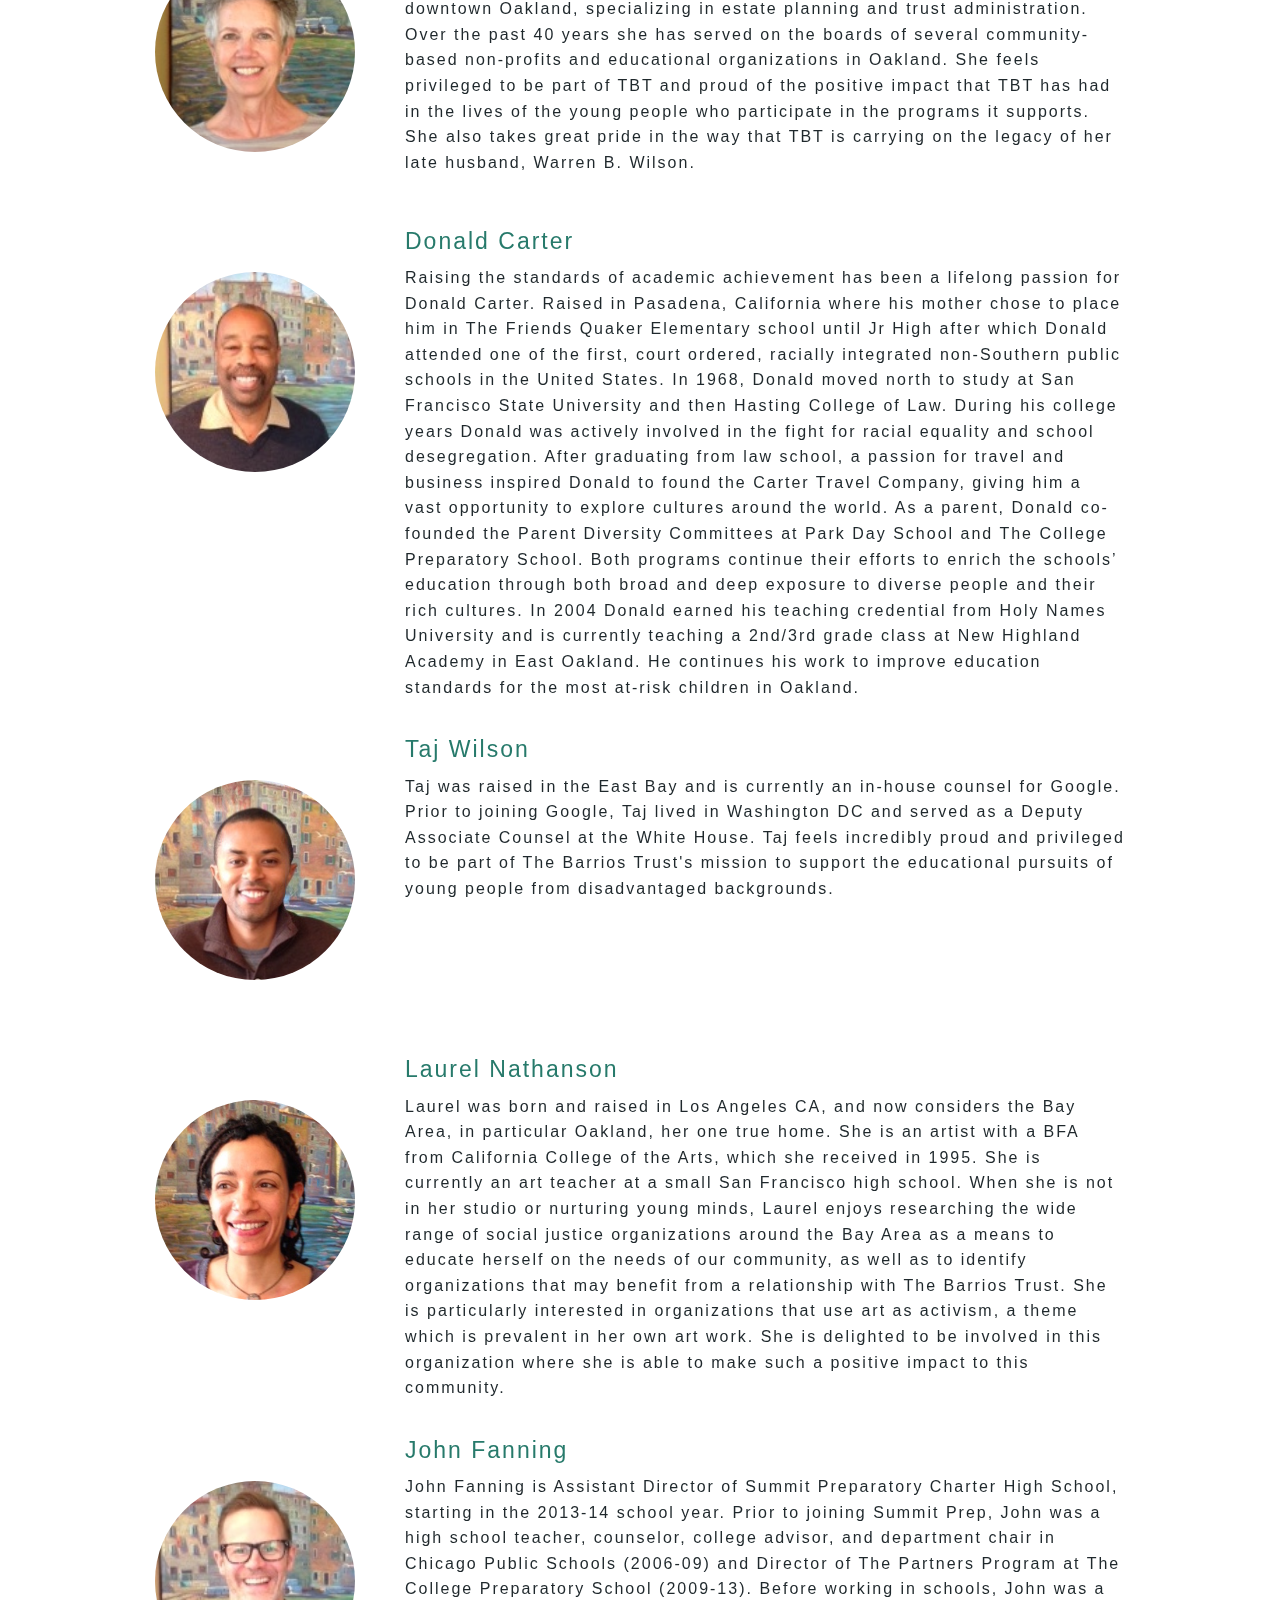
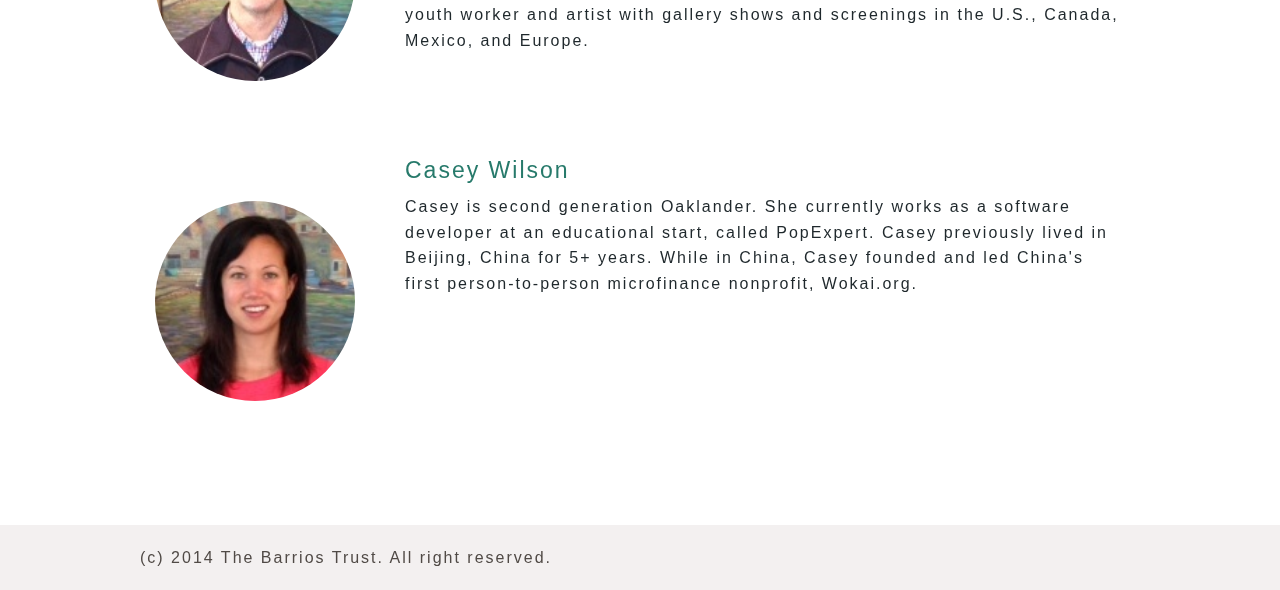
==== commit f005217b: "2016 version of site pre-2017 updates" ====
--- a/about.html
+++ b/about.html
@@ -91,43 +91,85 @@
         </div>
       </div>
     </div>
-    <div class="row padded-section">
+    <div class="row padded-section bio-section">
       <div class="medium-12 large-12 columns">
         <h3>Board of Directors</h3>
         <div class="row">
           <div class="medium-3 large-3 columns supporticons margin-top-20px" style="margin: 60px auto;">
-            <img src="./images/mom.gif">
+            <img src="./images/joanne_casey.jpg">
           </div>
           <div class="medium-9 large-9 columns supporticons" style="margin-top: 10px;">
             <h4>Joanne Casey</h4>
-            <p>Joanne was the wife of Warren Wilson. She is a transplant from the Midwest, having been born and raised in Minneapolis, MN. She is a graduate of the University of Minnesota and Lincoln University Law School. She practices law with the firm of Wilson & Casey, specializing in estate planning, probate and trust administration. Over the years she has served on a number of boards of community-based organizations and is currently a Trustee at the College Preparatory School in Oakland. Joanne feels privileged to be a part of The Barrios Trust and is very proud of the positive impact the Trust has had in the lives of young people who are connected to the programs it supports.</p>
+            <p>Joanne Casey is co-founder of The Barrios Trust.  A graduate of the University of Minnesota and Lincoln University School of Law, she practices law in downtown Oakland, specializing in estate planning and trust administration.  Over the past 40 years she has served on the boards of several community-based non-profits and educational organizations in Oakland.  She feels privileged to be part of TBT and proud of the positive impact that TBT has had in the lives of the young people who participate in the programs it supports.  She also takes great pride in the way that TBT is carrying on the legacy of her late husband, Warren B. Wilson.</p>
           </div>
         </div>
         <div class="row">
           <div class="medium-3 large-3 columns supporticons margin-top-20px" style="margin: 60px auto;">
-            <img src="./images/donald.gif">
+            <img src="./images/donald_carter.jpg">
           </div>
           <div class="medium-9 large-9 columns supporticons" style="margin-top: 10px;">
             <h4>Donald Carter</h4>
-            <p>Donald was raised in Pasadena where he attended Quaker school and public high school. Donald moved to the Bay Area to attend San Francisco State University and Hastings College of Law. After graduating from law school his passion for travel inspired him to found the Carter Travel Company. Donald served as a powerful voice on the school boards of both Park Day School and The College Preparatory School. To reach out and include more children of color in education, he founded the Parent Diversity Committee at College Prep. Pursuing his dream of teaching young children, Donald earned his teaching credential from Holy Names University. He is the proud teacher of a diverse class of 20 wonderful second graders at New Highland Academy in East Oakland.</p>
+            <p>Raising the standards of academic achievement has been 
+              a lifelong passion for Donald Carter. Raised in Pasadena, 
+              California where his mother chose to place him in The 
+              Friends Quaker Elementary school until Jr High after 
+              which Donald attended one of the first, court ordered, 
+              racially integrated non-Southern public schools in the 
+              United States. In 1968, Donald moved north to study at 
+              San Francisco State University and then Hasting College 
+              of Law. During his college years Donald was actively 
+              involved in the fight for racial equality and school 
+              desegregation. After graduating from law school, a 
+              passion for travel and business inspired Donald to found 
+              the Carter Travel Company, giving him a vast opportunity 
+              to explore cultures around the world. As a parent, Donald 
+              co-founded the Parent Diversity Committees at Park Day 
+              School and The College Preparatory School. Both 
+              programs continue their efforts to enrich the schools’ 
+              education through both broad and deep exposure to 
+              diverse people and their rich cultures. 
+              In 2004 Donald earned his teaching credential from Holy 
+              Names University and is currently teaching a 2nd/3rd 
+              grade class at New Highland Academy in East Oakland. 
+              He continues his work to improve education standards for 
+              the most at-risk children in Oakland.
+            </p>
           </div>
         </div>
         <div class="row">
           <div class="medium-3 large-3 columns supporticons margin-top-20px" style="margin: 60px auto;">
-            <img src="./images/natalie.gif">
+            <img src="./images/taj.jpg">
           </div>
           <div class="medium-9 large-9 columns supporticons" style="margin-top: 10px;">
-            <h4>Natalie Dalagnes</h4>
-            <p>Natalie is a San Francisco native, graduated college from the University of California at Los Angeles with a B.A. in 1996 and from the University of San Francisco Law School in 2000. Natalie is an attorney with Delagnes, Linder & Duey, LLP in San Francisco practicing in estate and tax planning. She spent a year of volunteer service in Yakima, Washington, through the Jesuit Volunteer Corps as a social service counselor for individuals transitioning from the Welfare to Work program. Natalie proudly sits on The Barrios Trust Board as well as serving on the Board of Directors of the San Francisco Child Abuse Prevention Society, a non-profit organization committed to preventing child abuse and providing support and education for San Francisco parents and children.</p>
+            <h4>Taj Wilson</h4>
+            <p>Taj was raised in the East Bay and is currently an in-house counsel for Google. Prior to joining Google, Taj lived in Washington DC and served as a Deputy Associate Counsel at the White House. Taj feels incredibly proud and privileged to be part of The Barrios Trust's mission to support the educational pursuits of young people from disadvantaged backgrounds.</p>
           </div>
         </div>
         <div class="row">
           <div class="medium-3 large-3 columns supporticons margin-top-20px" style="margin: 60px auto;">
-            <img src="./images/laurel.gif">
+            <img src="./images/laurel.jpg">
           </div>
           <div class="medium-9 large-9 columns supporticons" style="margin-top: 10px;">
             <h4>Laurel Nathanson</h4>
-            <p>Laurel was born and raised in Los Angeles CA, and now considers the Bay Area, in particular Oakland, her one true home. She is an artist with a BFA from California College of the Arts, which she received in 1995. She is currently an art teacher at a small San Francisco high school. When she is not in her studio or nurturing young minds, Laurel enjoys researching the wide range of social justice organizations around the Bay Area as a means to educate herself on the needs of our community, as well as to identify organizations that may benefit from a relationship with The Barrios Trust. She is particularly interested in organizations that use art as activism, a theme which is prevalent in her own art work. She is delighted to be involved in this organization where she is able to make such a positive impact to this community.'</p>
+            <p>Laurel was born and raised in Los Angeles CA, and now considers the Bay Area, in particular Oakland, her one true home. She is an artist with a BFA from California College of the Arts, which she received in 1995. She is currently an art teacher at a small San Francisco high school. When she is not in her studio or nurturing young minds, Laurel enjoys researching the wide range of social justice organizations around the Bay Area as a means to educate herself on the needs of our community, as well as to identify organizations that may benefit from a relationship with The Barrios Trust. She is particularly interested in organizations that use art as activism, a theme which is prevalent in her own art work. She is delighted to be involved in this organization where she is able to make such a positive impact to this community.</p>
+          </div>
+        </div>
+        <div class="row">
+          <div class="medium-3 large-3 columns supporticons margin-top-20px" style="margin: 60px auto;">
+            <img src="./images/john_fanning.jpg">
+          </div>
+          <div class="medium-9 large-9 columns supporticons" style="margin-top: 10px;">
+            <h4>John Fanning</h4>
+            <p>John Fanning is Assistant Director of Summit Preparatory Charter High School, starting in the 2013-14 school year. Prior to joining Summit Prep,  John was a high school teacher, counselor, college advisor, and department chair in Chicago Public Schools (2006-09) and Director of The Partners Program at The College Preparatory School (2009-13). Before working in schools, John was a youth worker and artist with gallery shows and screenings in the U.S., Canada, Mexico, and Europe.</p>
+          </div>
+        </div>
+        <div class="row">
+          <div class="medium-3 large-3 columns supporticons margin-top-20px" style="margin: 60px auto;">
+            <img src="./images/casey_wilson.jpg">
+          </div>
+          <div class="medium-9 large-9 columns supporticons" style="margin-top: 10px;">
+            <h4>Casey Wilson</h4>
+            <p>Casey is second generation Oaklander. She currently works as a software developer at an educational start, called PopExpert. Casey previously lived in Beijing, China for 5+ years. While in China, Casey founded and led China's first person-to-person microfinance nonprofit, Wokai.org.</p>
           </div>
         </div>
       </div> 
--- a/stylesheets/application.css
+++ b/stylesheets/application.css
@@ -81,6 +81,10 @@
   margin-top: -1em;
 }
 
+.featured-grants a{
+  color: white;
+  text-decoration: none;
+}
 .margin-top-20px{
   margin-top: 20px;
 }
@@ -117,7 +121,7 @@
 }
 
 .founder-photo{
-  width: 100%;
+  float: center;
 }
 
 /*.founder-feature div:first-child{
@@ -142,6 +146,35 @@
 
 }
 
+.bio-section img {
+  width: 200px;
+  border-radius: 100px;
+}
+
+/* Grants page */
+
+.featured-grantees .row {
+  margin: 20px auto;
+}
+.featured-grantees .row img {
+  width: 150px;
+  border-radius: 75px;
+  margin-top: 20px auto;
+}
+.recent-grantees h3 {
+  text-align: center;
+  margin-bottom: 20px;
+}
+.recent-grantees ul {
+  line-height: 2;
+  letter-spacing: 1.5px;
+  padding: 10px 0px;
+}
+ .recent-grantees ul li {
+    text-align: center;
+   list-style-type: none;
+   padding: 5px 0px;
+}
 /*Contact page */
 label {
     display:block;
@@ -223,14 +256,15 @@
       opacity:.9;
   }
 
+.map-holder {
+  text-align: center;
+}
 .map{
-  margin-left: 25px;
-  padding-top: 2.3em;
-}
-
-.map img{
+  margin-top: 10px;
   border-radius: 5px;
-}
+  width: 70%;
+}
+
   /*footer*/
 
 footer div{
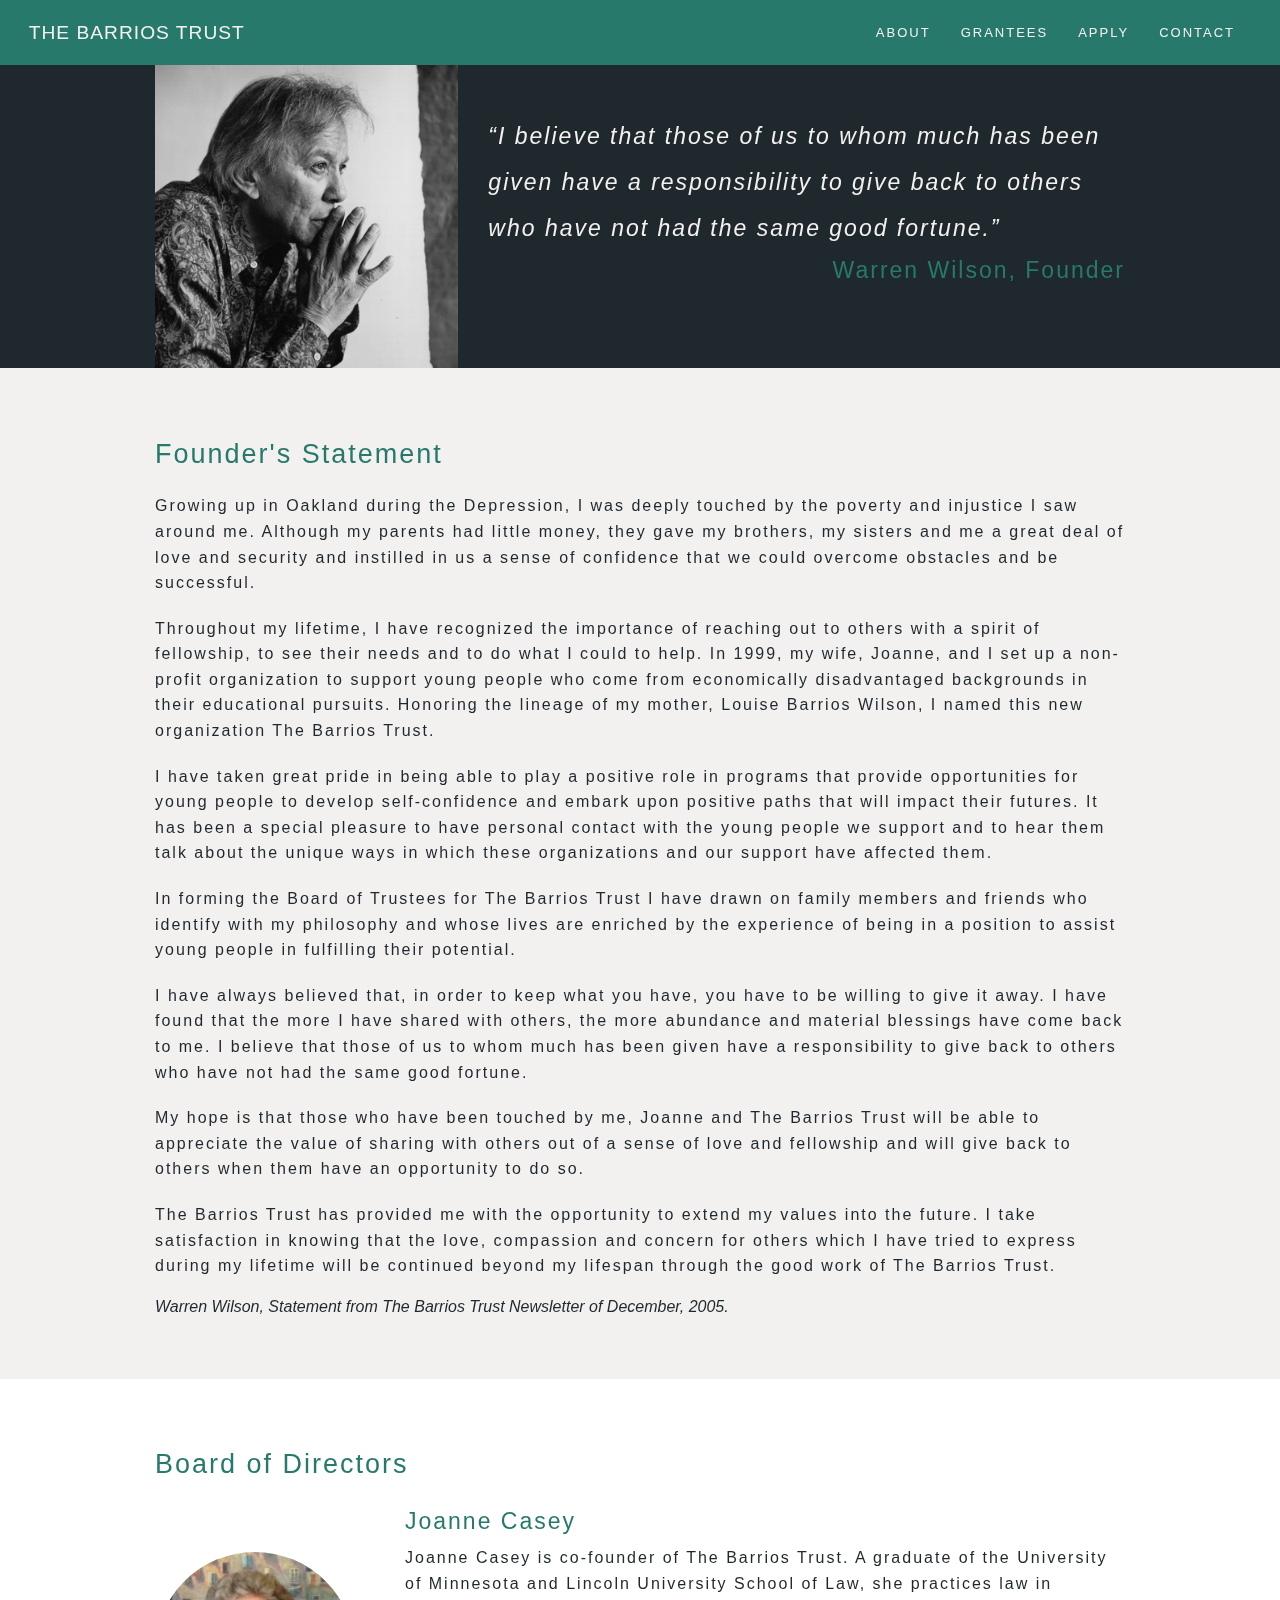
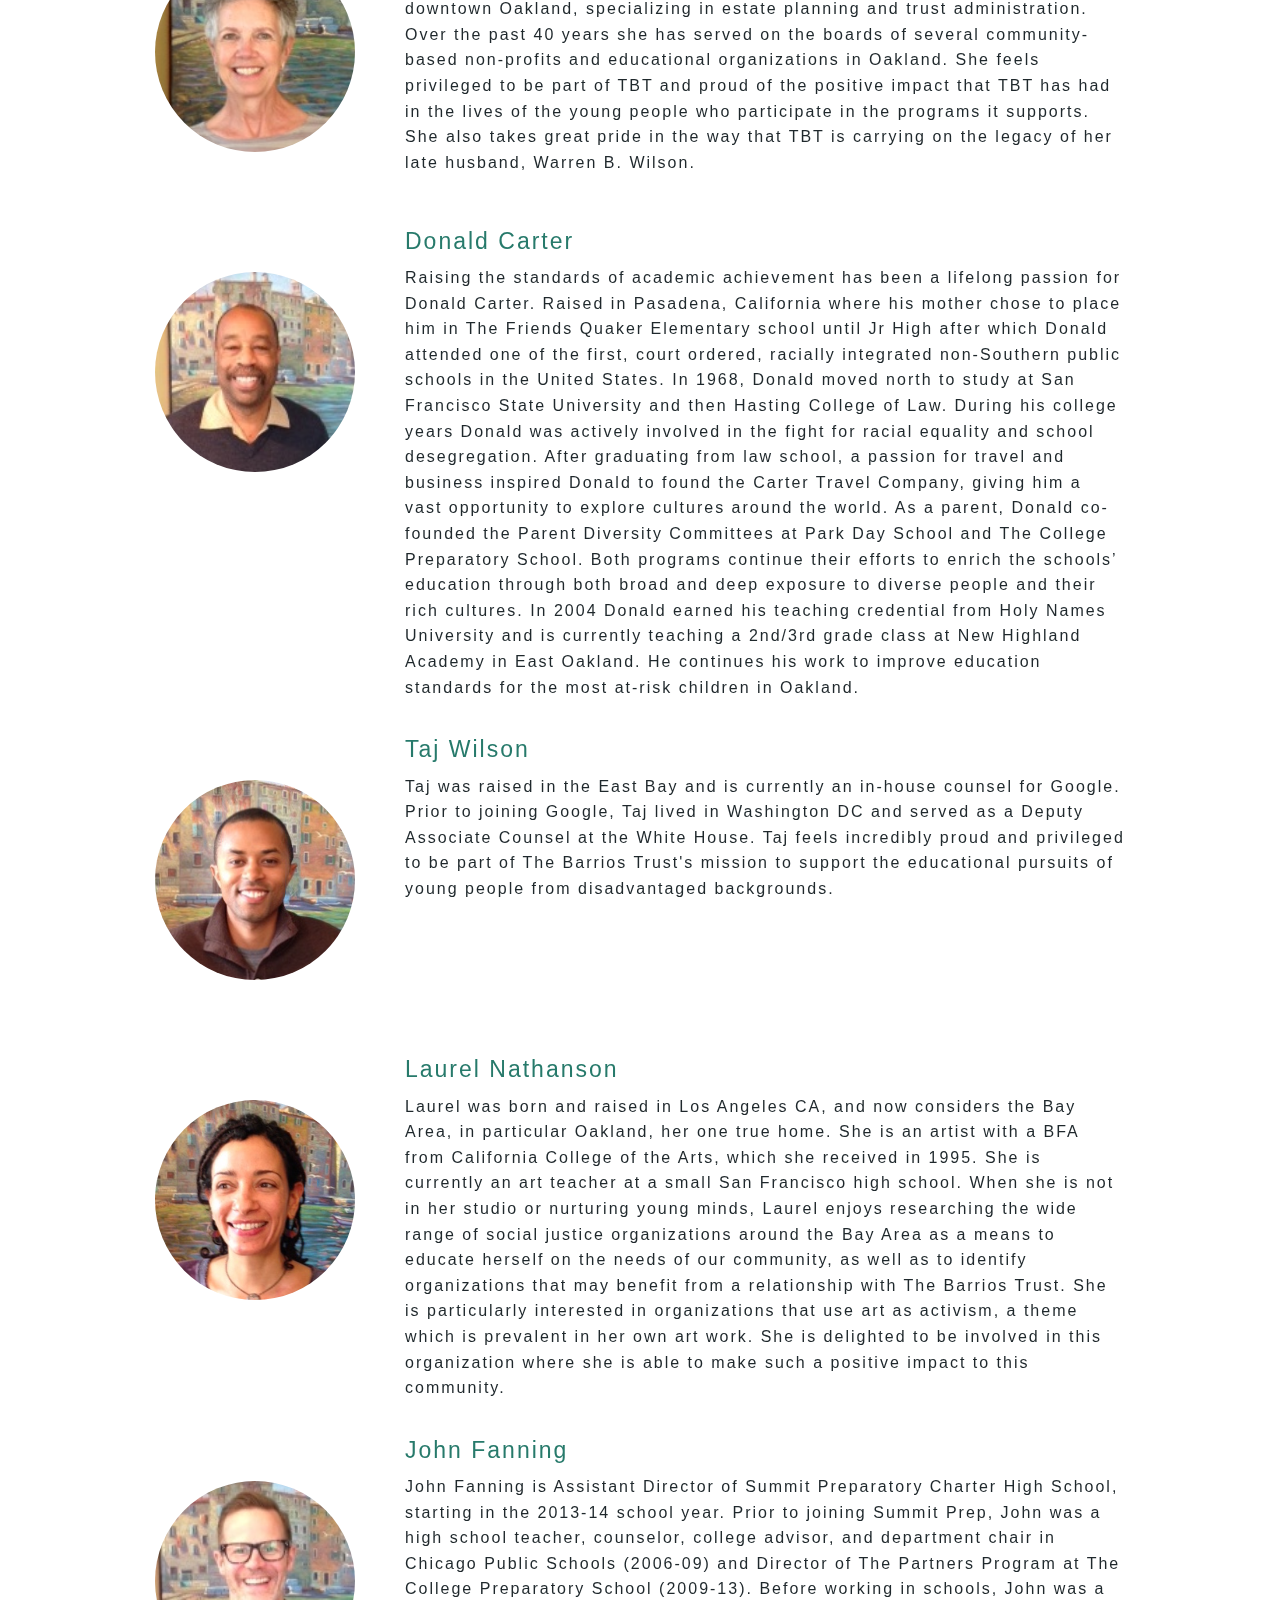
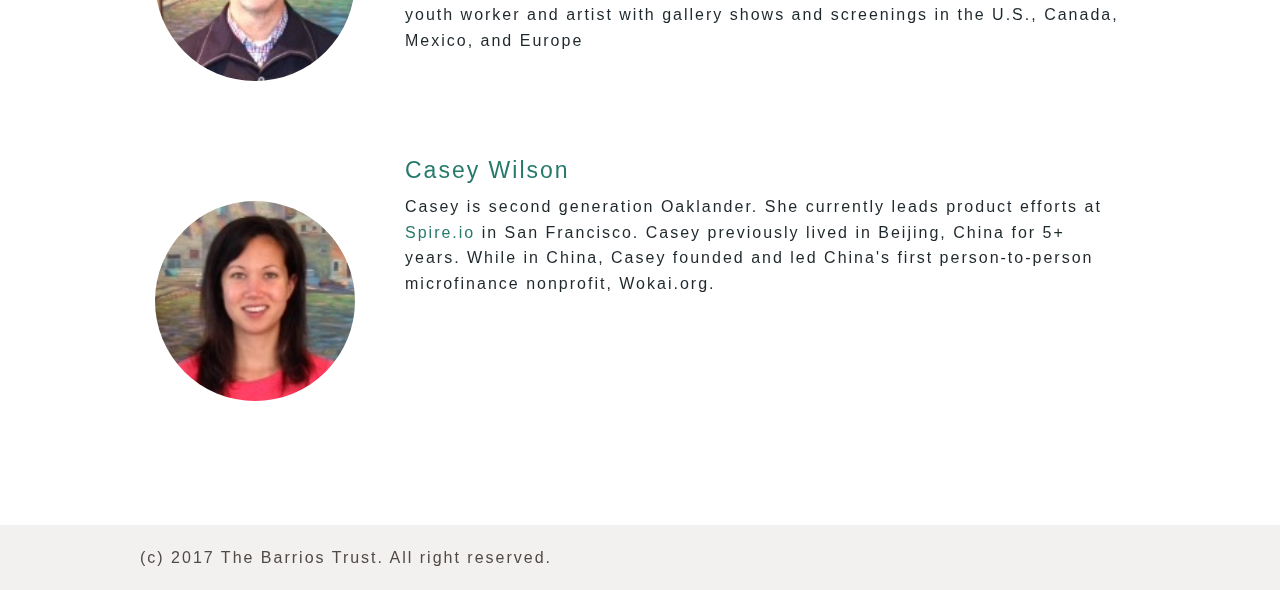
==== commit d6dbc71b: "updated website for 2017" ====
--- a/about.html
+++ b/about.html
@@ -160,7 +160,7 @@
           </div>
           <div class="medium-9 large-9 columns supporticons" style="margin-top: 10px;">
             <h4>John Fanning</h4>
-            <p>John Fanning is Assistant Director of Summit Preparatory Charter High School, starting in the 2013-14 school year. Prior to joining Summit Prep,  John was a high school teacher, counselor, college advisor, and department chair in Chicago Public Schools (2006-09) and Director of The Partners Program at The College Preparatory School (2009-13). Before working in schools, John was a youth worker and artist with gallery shows and screenings in the U.S., Canada, Mexico, and Europe.</p>
+            <p>John Fanning is Assistant Director of Summit Preparatory Charter High School, starting in the 2013-14 school year. Prior to joining Summit Prep,  John was a high school teacher, counselor, college advisor, and department chair in Chicago Public Schools (2006-09) and Director of The Partners Program at The College Preparatory School (2009-13). Before working in schools, John was a youth worker and artist with gallery shows and screenings in the U.S., Canada, Mexico, and Europe</p>
           </div>
         </div>
         <div class="row">
@@ -169,7 +169,7 @@
           </div>
           <div class="medium-9 large-9 columns supporticons" style="margin-top: 10px;">
             <h4>Casey Wilson</h4>
-            <p>Casey is second generation Oaklander. She currently works as a software developer at an educational start, called PopExpert. Casey previously lived in Beijing, China for 5+ years. While in China, Casey founded and led China's first person-to-person microfinance nonprofit, Wokai.org.</p>
+            <p>Casey is second generation Oaklander. She currently leads product efforts at <a href="https://spire.io/">Spire.io</a> in San Francisco. Casey previously lived in Beijing, China for 5+ years. While in China, Casey founded and led China's first person-to-person microfinance nonprofit, Wokai.org.</p>
           </div>
         </div>
       </div> 
@@ -178,7 +178,7 @@
     <footer>
       <div>
         <div class="row centered-text">
-          <p> (c) 2014 The Barrios Trust. All right reserved.<!-- See our <a href="#">terms of use.</a>--></p>
+          <p> (c) 2017 The Barrios Trust. All right reserved.<!-- See our <a href="#">terms of use.</a>--></p>
         </div>
       </div>
     </footer>
